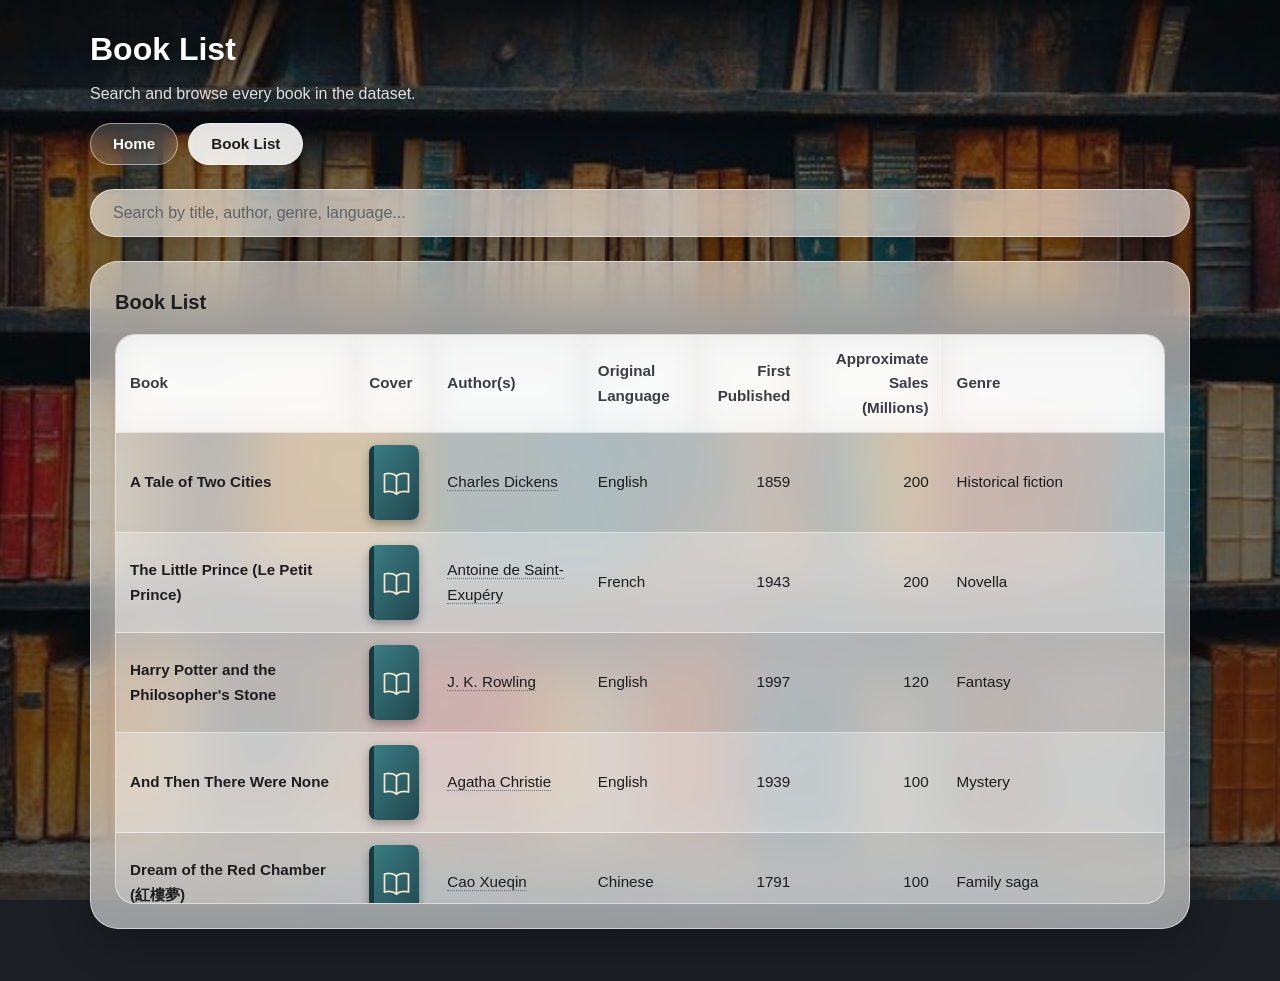
==== books.html @ 69df0c78 "Add files via upload" ====
<!DOCTYPE html>
<html lang="en">
<head>
  <meta charset="UTF-8">
  <meta name="viewport" content="width=device-width, initial-scale=1.0">
  <title>Bestselling Books - Book List</title>

  <!-- Load stylesheet -->
  <link rel="stylesheet" href="style.css">

  <!-- Load dataset and table logic in order -->
  <script defer src="data.js"></script>
  <script defer src="table.js"></script>
</head>
<body class="books-page">
  <div class="container">
    <header>
      <h1>Book List</h1>
      <p class="subtitle">Search and browse every book in the dataset.</p>
      <nav class="site-nav" aria-label="Main">
        <a href="index.html">Home</a>
        <a href="books.html" aria-current="page">Book List</a>
      </nav>
    </header>

    <!-- Search Section -->
    <section class="search-section">
      <input 
        type="text" 
        id="searchInput" 
        placeholder="Search by title, author, genre, language..." 
        aria-label="Search books"
      >
    </section>

    <!-- Table Section -->
    <section class="card">
      <h2>Book List</h2>
      <div class="table-container">
        <table id="booksTable">
          <thead>
            <tr>
              <th>Book</th>
              <th>Cover</th>
              <th>Author(s)</th>
              <th>Original Language</th>
              <th>First Published</th>
              <th>Approximate Sales (Millions)</th>
              <th>Genre</th>
            </tr>
          </thead>
          <tbody id="tableBody">
            <!-- Table rows will be inserted here by table.js -->
          </tbody>
        </table>
      </div>
    </section>
  </div>
</body>
</html>
---- style.css ----
/* Reset basic margins and set standard box-sizing */
* {
  box-sizing: border-box;
  margin: 0;
  padding: 0;
}

/* Page base fonts and line height (the background image is set on body::before below) */
body {
  font-family: -apple-system, BlinkMacSystemFont, "Segoe UI", Roboto, Helvetica, Arial, sans-serif;
  background-color: #1b1f24;
  color: #1d1d1f;
  line-height: 1.6;
  padding: 24px 16px;
}

/* Bookshelf background image with a dark overlay, fixed behind the page */
body::before {
  content: "";
  position: fixed;
  inset: 0;
  z-index: -1;
  background:
    linear-gradient(rgba(10, 14, 20, 0.45), rgba(10, 14, 20, 0.55)),
    url("background.jpg") center / cover no-repeat;
}

/* Center and constrain maximum content width */
.container {
  max-width: 1100px;
  margin: 0 auto;
}

/* Page header */
header {
  margin-bottom: 24px;
}

h1 {
  font-size: 2rem;
  color: #ffffff;
  margin-bottom: 6px;
  text-shadow: 0 2px 12px rgba(0, 0, 0, 0.45);
}

.subtitle {
  color: rgba(255, 255, 255, 0.85);
  font-size: 1rem;
  text-shadow: 0 1px 8px rgba(0, 0, 0, 0.45);
}

/* Search input field (frosted glass pill) */
.search-section {
  margin-bottom: 24px;
}

#searchInput {
  width: 100%;
  padding: 14px 22px;
  font-size: 1rem;
  color: #1d1d1f;
  border: 1px solid rgba(255, 255, 255, 0.55);
  border-radius: 999px;
  background-color: rgba(255, 255, 255, 0.6);
  -webkit-backdrop-filter: blur(20px) saturate(160%);
  backdrop-filter: blur(20px) saturate(160%);
  box-shadow: 0 8px 24px rgba(0, 0, 0, 0.18);
  transition: border-color 0.2s, box-shadow 0.2s, background-color 0.2s;
}

#searchInput::placeholder {
  color: #5f6368;
}

#searchInput:focus {
  outline: none;
  background-color: rgba(255, 255, 255, 0.78);
  border-color: rgba(255, 255, 255, 0.9);
  box-shadow: 0 0 0 3px rgba(255, 255, 255, 0.45), 0 8px 24px rgba(0, 0, 0, 0.18);
}

/* Card wrapper for content sections (frosted glass panel) */
.card {
  background: rgba(255, 255, 255, 0.55);
  -webkit-backdrop-filter: blur(28px) saturate(170%);
  backdrop-filter: blur(28px) saturate(170%);
  border: 1px solid rgba(255, 255, 255, 0.55);
  border-radius: 28px;
  padding: 24px;
  margin-bottom: 28px;
  box-shadow: 0 12px 40px rgba(0, 0, 0, 0.28);
}

.card h2 {
  font-size: 1.25rem;
  margin-bottom: 16px;
  color: #1d1d1f;
}

/* Table styling with horizontal scroll for smaller screens */
.table-container {
  overflow-x: auto;
  max-height: 500px;
  overflow-y: auto;
  border: 1px solid rgba(255, 255, 255, 0.5);
  border-radius: 20px;
  background: rgba(255, 255, 255, 0.28);
}

table {
  width: 100%;
  border-collapse: collapse;
  font-size: 0.95rem;
  text-align: left;
}

th, td {
  padding: 12px 14px;
  border-bottom: 1px solid rgba(255, 255, 255, 0.55);
}

/* Sticky header keeps columns visible during vertical scrolling */
th {
  background-color: rgba(255, 255, 255, 0.72);
  -webkit-backdrop-filter: blur(16px);
  backdrop-filter: blur(16px);
  color: #3c3c43;
  font-weight: 600;
  position: sticky;
  top: 0;
  z-index: 1;
}

/* Soft striping for table rows */
tbody tr:nth-child(even) {
  background-color: rgba(255, 255, 255, 0.28);
}

tbody tr {
  transition: background-color 0.15s;
}

tbody tr:hover {
  background-color: rgba(255, 255, 255, 0.6);
}

/* Right-align numeric columns */
td:nth-child(5),
td:nth-child(6) {
  text-align: right;
}

th:nth-child(5),
th:nth-child(6) {
  text-align: right;
}

/* Empty message styling */
.empty-message {
  text-align: center;
  color: #5f6368;
  padding: 24px;
}

/* Chart container styling */
.chart-container {
  position: relative;
  width: 100%;
}

/* Book cover thumbnail */
.book-cover {
  width: 50px;
  height: 75px;
  object-fit: cover;
  border-radius: 8px;
  background-color: rgba(255, 255, 255, 0.5);
  box-shadow: 0 4px 10px rgba(0, 0, 0, 0.3);
  display: block;
}

/* Only real covers can be enlarged, so show a zoom cursor for them */
.book-cover.has-cover {
  cursor: zoom-in;
}

/* Enlarged book cover shown on hover (outside the scrolling table, so it never gets clipped) */
.cover-preview {
  display: none;
  position: fixed;
  z-index: 1000;
  pointer-events: none;
  background: rgba(255, 255, 255, 0.7);
  -webkit-backdrop-filter: blur(20px);
  backdrop-filter: blur(20px);
  border: 1px solid rgba(255, 255, 255, 0.7);
  padding: 8px;
  border-radius: 20px;
  box-shadow: 0 12px 32px rgba(0, 0, 0, 0.4);
}

.cover-preview img {
  display: block;
  width: 208px;
  max-height: 318px;
  object-fit: contain;
  border-radius: 12px;
}

/* Author name hint */
.author-hover {
  cursor: pointer;
  border-bottom: 1px dotted #6b7280;
}

/* Floating author photo (outside the scrolling table, so it never gets clipped) */
.author-tooltip {
  display: none;
  position: fixed;
  z-index: 1000;
  pointer-events: none;
  background: rgba(255, 255, 255, 0.7);
  -webkit-backdrop-filter: blur(20px);
  backdrop-filter: blur(20px);
  border: 1px solid rgba(255, 255, 255, 0.7);
  padding: 8px;
  border-radius: 20px;
  box-shadow: 0 12px 32px rgba(0, 0, 0, 0.4);
}

.author-tooltip img {
  display: block;
  width: 140px;
  height: 180px;
  object-fit: cover;
  border-radius: 12px;
}

.tooltip-empty {
  padding: 10px 14px;
  font-size: 0.85rem;
  color: #5f6368;
}

/* ---------- Book assistant (chat) ---------- */
.assistant-note {
  color: #3c3c43;
  font-size: 0.92rem;
  margin: -6px 0 14px;
}

.assistant-log {
  display: flex;
  flex-direction: column;
  gap: 10px;
  max-height: 360px;
  overflow-y: auto;
  padding: 14px;
  border: 1px solid rgba(255, 255, 255, 0.5);
  border-radius: 20px;
  background: rgba(255, 255, 255, 0.28);
}

.assistant-msg {
  max-width: 88%;
  padding: 10px 16px;
  border-radius: 18px;
  font-size: 0.95rem;
  line-height: 1.6;
  white-space: pre-wrap;
  overflow-wrap: anywhere;
}

.assistant-msg.bot {
  align-self: flex-start;
  background: rgba(255, 255, 255, 0.8);
  color: #1d1d1f;
  box-shadow: 0 2px 8px rgba(0, 0, 0, 0.12);
}

.assistant-msg.user {
  align-self: flex-end;
  background: rgba(49, 110, 190, 0.9);
  color: #ffffff;
  box-shadow: 0 2px 8px rgba(0, 0, 0, 0.2);
}

.assistant-rec {
  align-self: flex-start;
  width: 88%;
  max-width: 440px;
  padding: 12px 16px;
  border-radius: 18px;
  background: rgba(255, 255, 255, 0.9);
  border: 1px solid rgba(255, 255, 255, 0.8);
  box-shadow: 0 4px 14px rgba(0, 0, 0, 0.16);
}

.rec-title {
  font-weight: 700;
  color: #1d1d1f;
  line-height: 1.35;
}

.rec-meta {
  margin-top: 2px;
  font-size: 0.85rem;
  color: #5f6368;
}

.rec-why {
  margin-top: 6px;
  font-size: 0.85rem;
  color: #3c3c43;
}

.rec-button {
  margin-top: 10px;
  padding: 6px 16px;
  font-size: 0.85rem;
  color: #1d1d1f;
  background: rgba(255, 255, 255, 0.85);
  border: 1px solid rgba(0, 0, 0, 0.15);
  border-radius: 999px;
  cursor: pointer;
  transition: background-color 0.15s;
}

.rec-button:hover {
  background: #ffffff;
}

.assistant-chips {
  display: flex;
  flex-wrap: wrap;
  gap: 8px;
  margin: 14px 0;
}

.assistant-chip {
  padding: 6px 14px;
  font-size: 0.85rem;
  color: #1d1d1f;
  background: rgba(255, 255, 255, 0.6);
  border: 1px solid rgba(255, 255, 255, 0.8);
  border-radius: 999px;
  cursor: pointer;
  transition: background-color 0.15s;
}

.assistant-chip:hover {
  background: rgba(255, 255, 255, 0.95);
}

.assistant-input-row {
  display: flex;
  gap: 10px;
}

.assistant-input {
  flex: 1;
  min-width: 0;
  padding: 12px 20px;
  font-size: 1rem;
  color: #1d1d1f;
  background: rgba(255, 255, 255, 0.75);
  border: 1px solid rgba(255, 255, 255, 0.8);
  border-radius: 999px;
}

.assistant-input::placeholder {
  color: #5f6368;
}

.assistant-input:focus {
  outline: none;
  background: rgba(255, 255, 255, 0.95);
  box-shadow: 0 0 0 3px rgba(255, 255, 255, 0.5);
}

.assistant-send {
  padding: 0 24px;
  font-size: 0.95rem;
  font-weight: 600;
  color: #ffffff;
  background: rgba(30, 80, 160, 0.92);
  border: none;
  border-radius: 999px;
  cursor: pointer;
  transition: background-color 0.15s;
}

.assistant-send:hover {
  background: rgba(30, 80, 160, 1);
}

/* ---------- Extra charts ---------- */
.chart-note {
  color: #3c3c43;
  font-size: 0.9rem;
  margin: -6px 0 12px;
}

.chart-box {
  position: relative;
  width: 100%;
  height: 380px;
}

.chart-box-tall {
  height: 420px;
}

.chart-grid {
  display: grid;
  grid-template-columns: 1fr 1fr;
  gap: 28px;
  margin-bottom: 28px;
}

.chart-grid > .card {
  margin-bottom: 0;
  min-width: 0;
}

@media (max-width: 860px) {
  .chart-grid {
    grid-template-columns: 1fr;
  }
}

/* ---------- Top menu ---------- */
.site-nav {
  display: flex;
  flex-wrap: wrap;
  gap: 10px;
  margin-top: 16px;
}

.site-nav a {
  padding: 8px 22px;
  font-size: 0.95rem;
  font-weight: 600;
  color: #ffffff;
  text-decoration: none;
  background: rgba(255, 255, 255, 0.18);
  border: 1px solid rgba(255, 255, 255, 0.5);
  border-radius: 999px;
  -webkit-backdrop-filter: blur(12px);
  backdrop-filter: blur(12px);
  text-shadow: 0 1px 6px rgba(0, 0, 0, 0.35);
  transition: background-color 0.15s;
}

.site-nav a:hover {
  background: rgba(255, 255, 255, 0.32);
}

.site-nav a[aria-current="page"] {
  color: #1d1d1f;
  text-shadow: none;
  background: rgba(255, 255, 255, 0.88);
}

/* ---------- Book List page: use the available height for the table ---------- */
.books-page .table-container {
  max-height: calc(100vh - 330px);
  min-height: 420px;
}

/* Link version of the "Show in table" button (used on the home page) */
a.rec-button {
  display: inline-block;
  text-decoration: none;
}
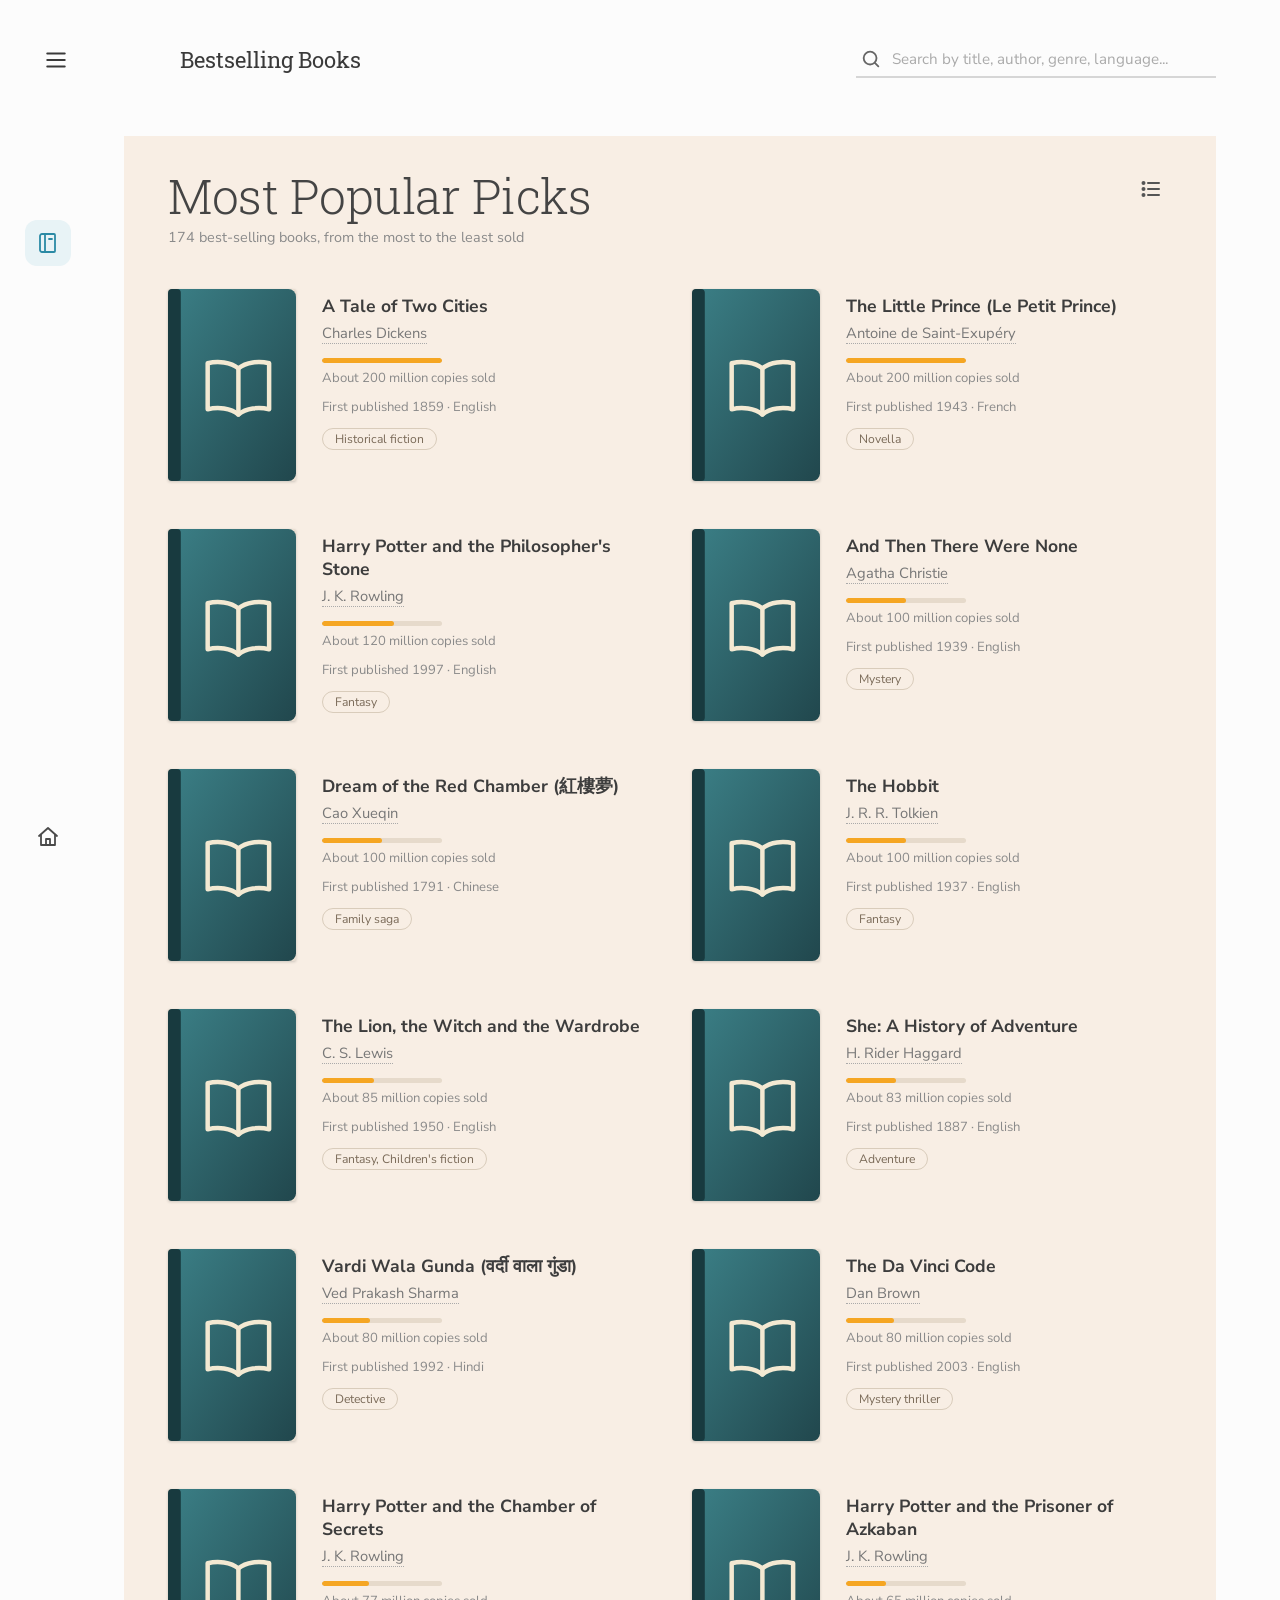
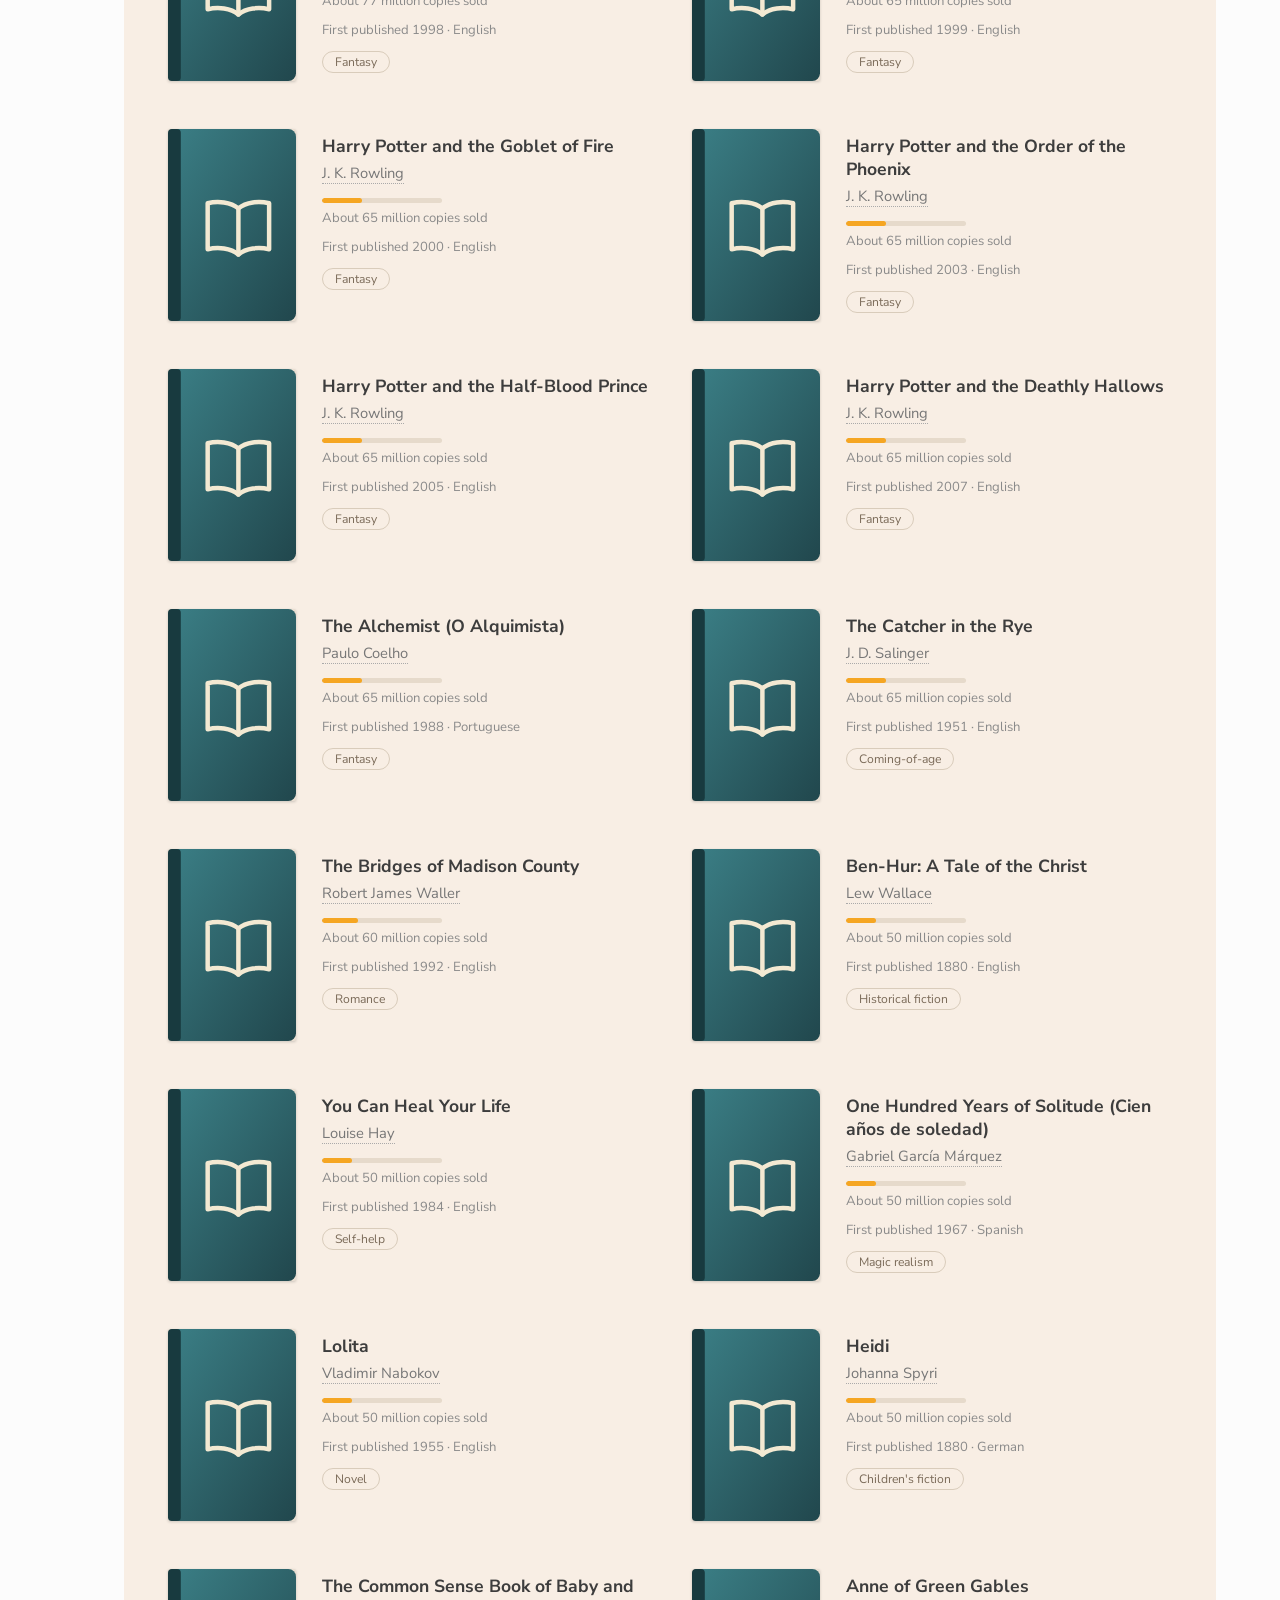
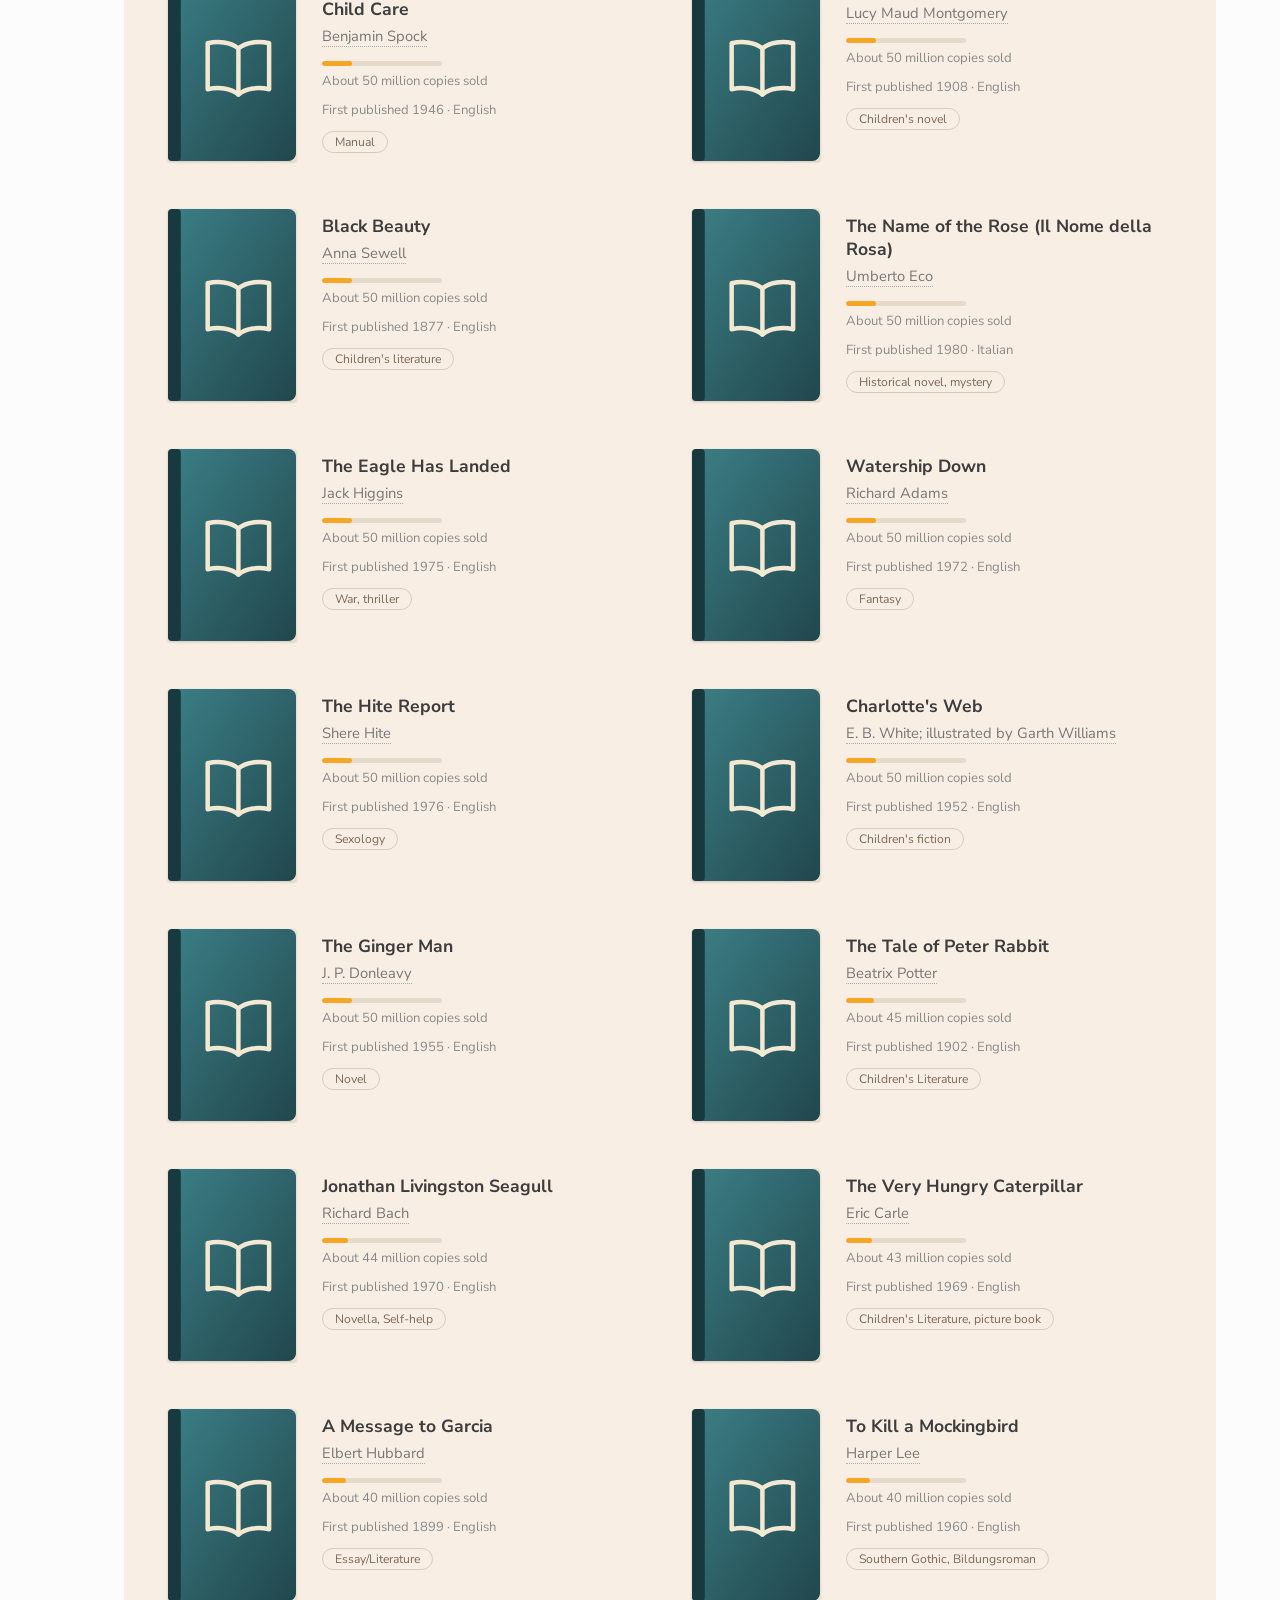
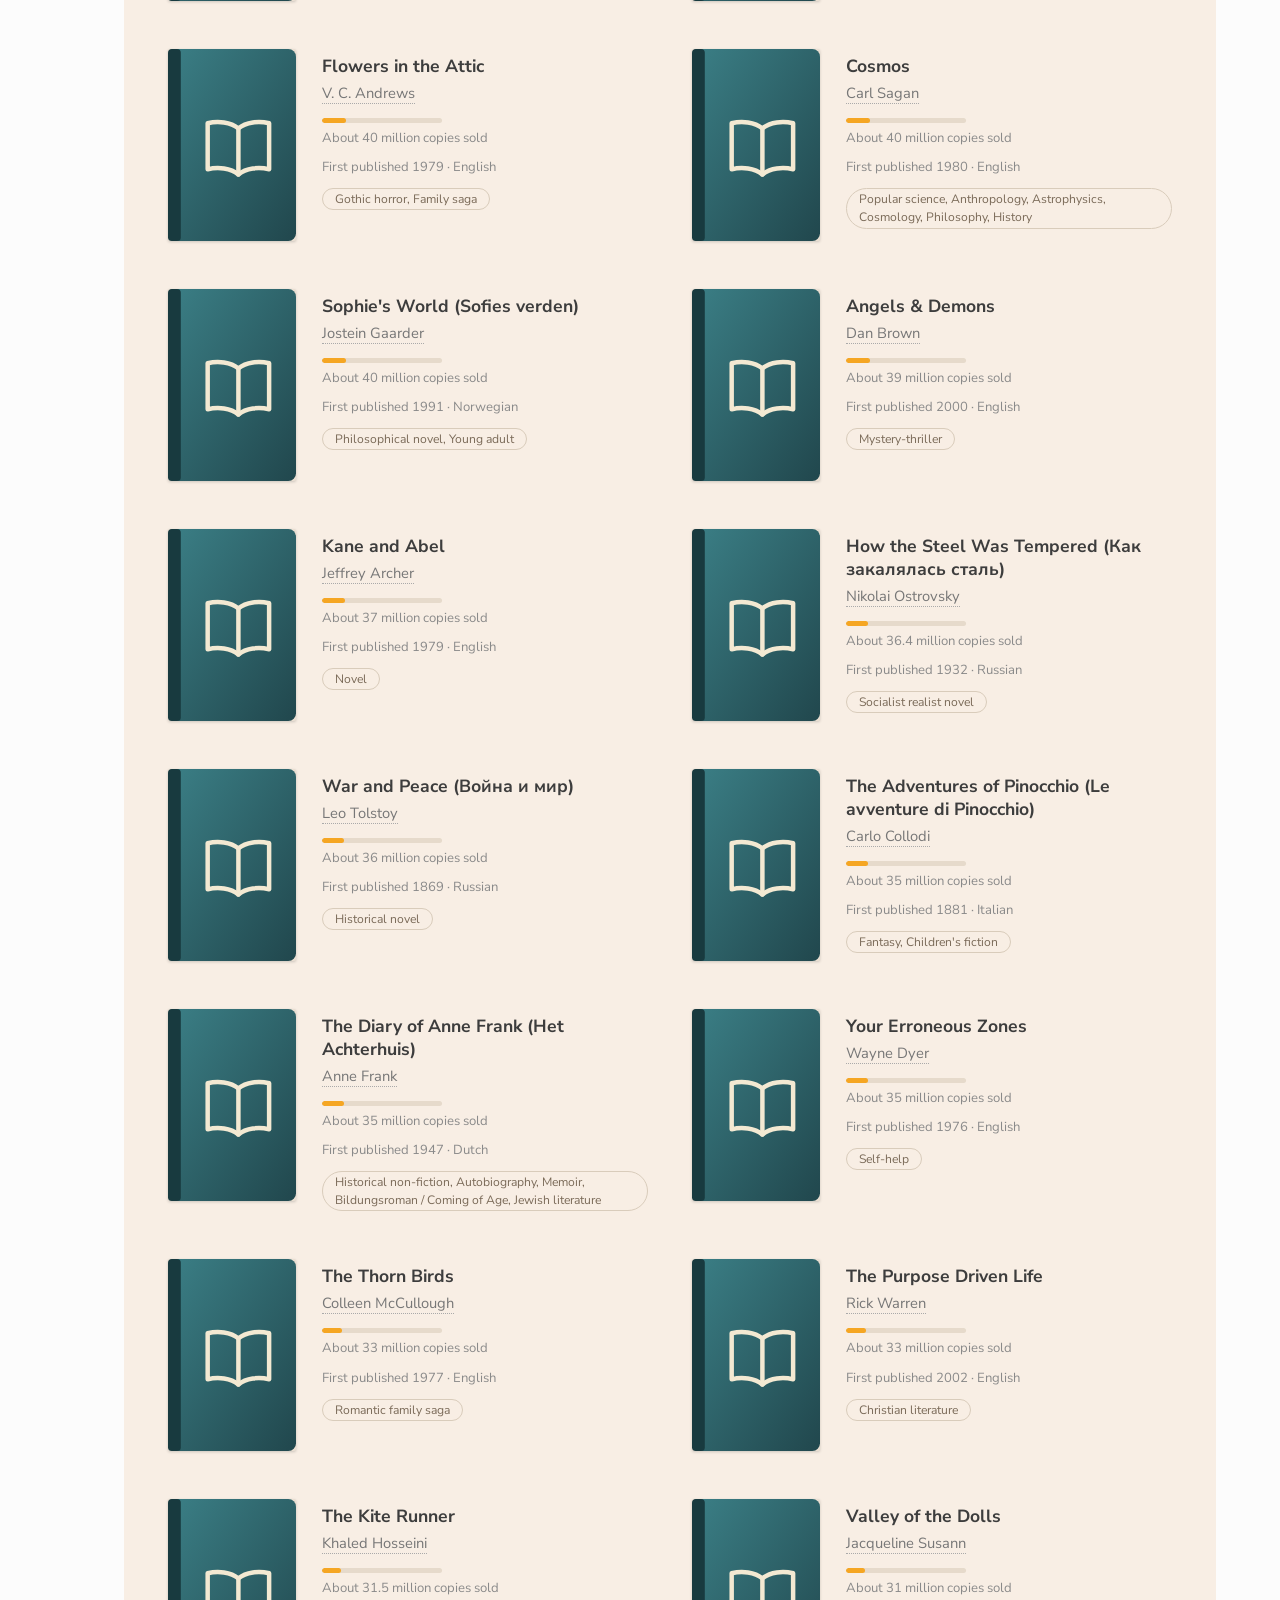
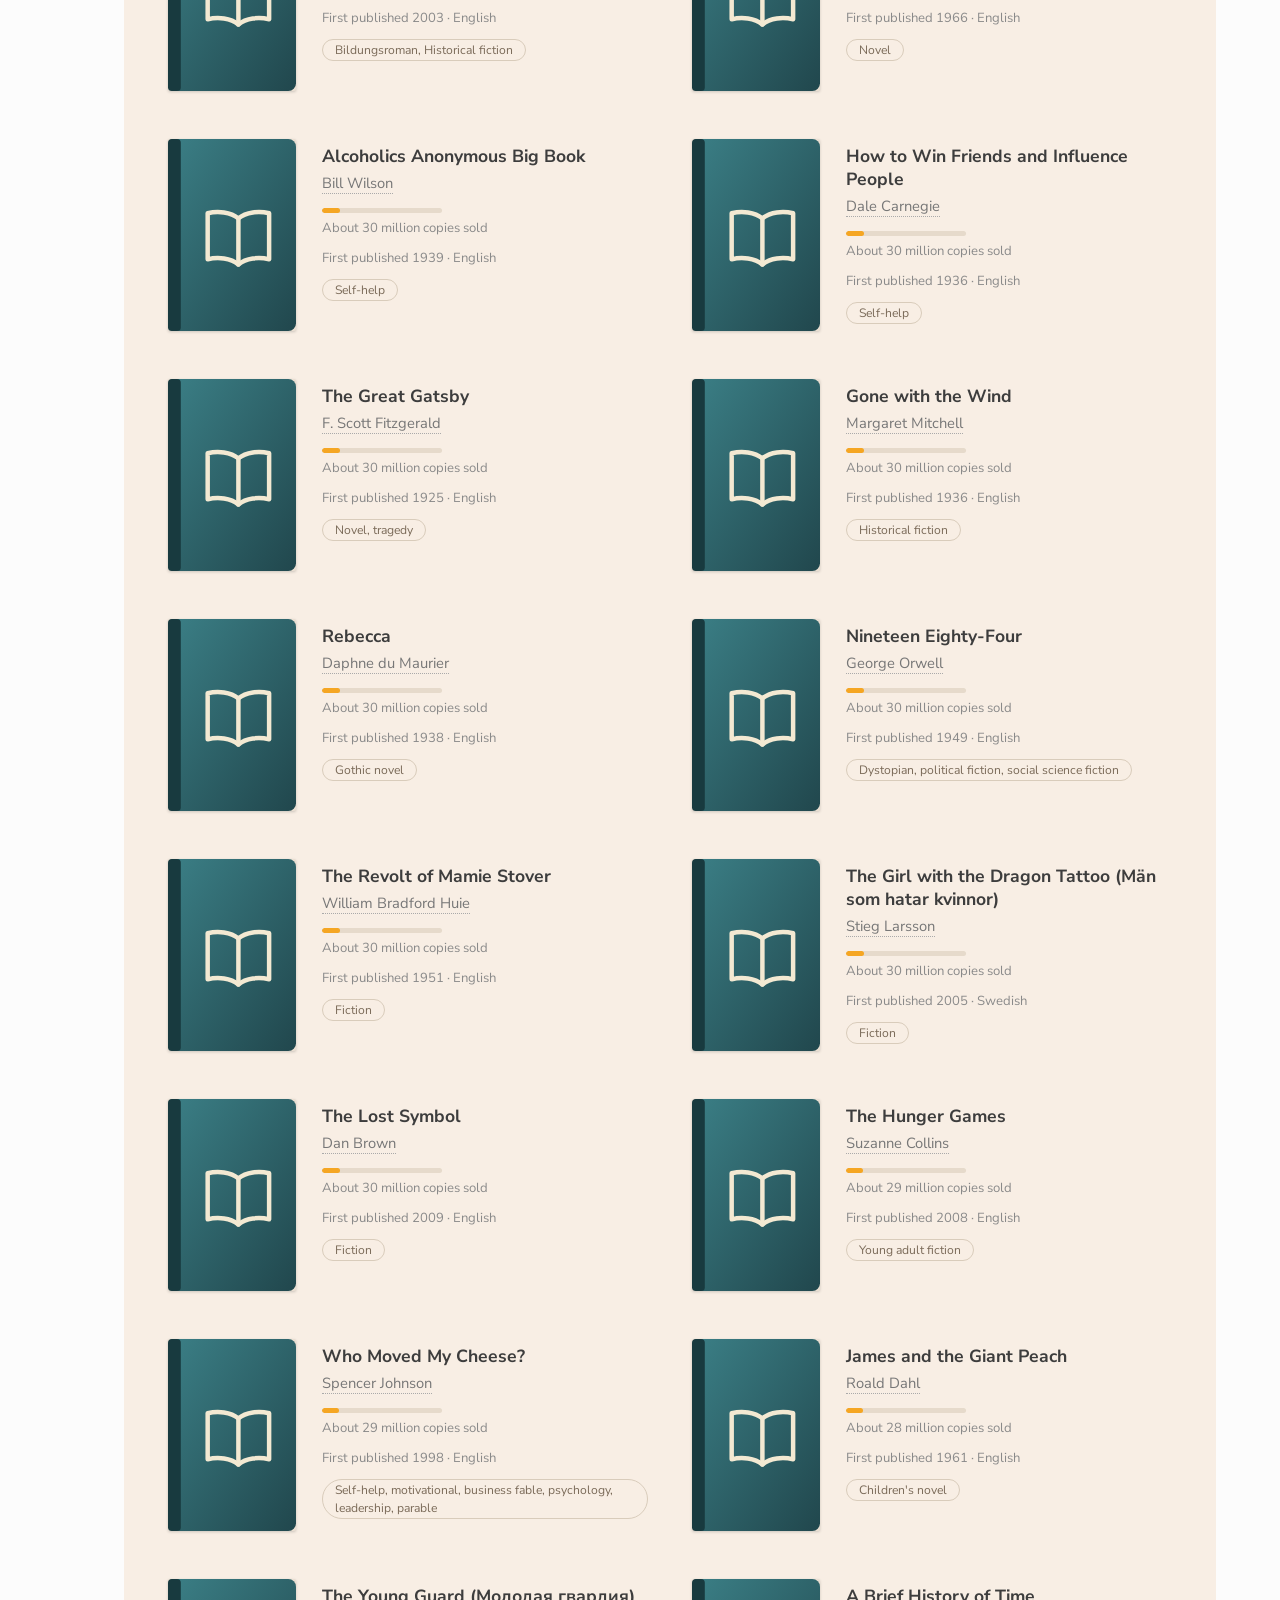
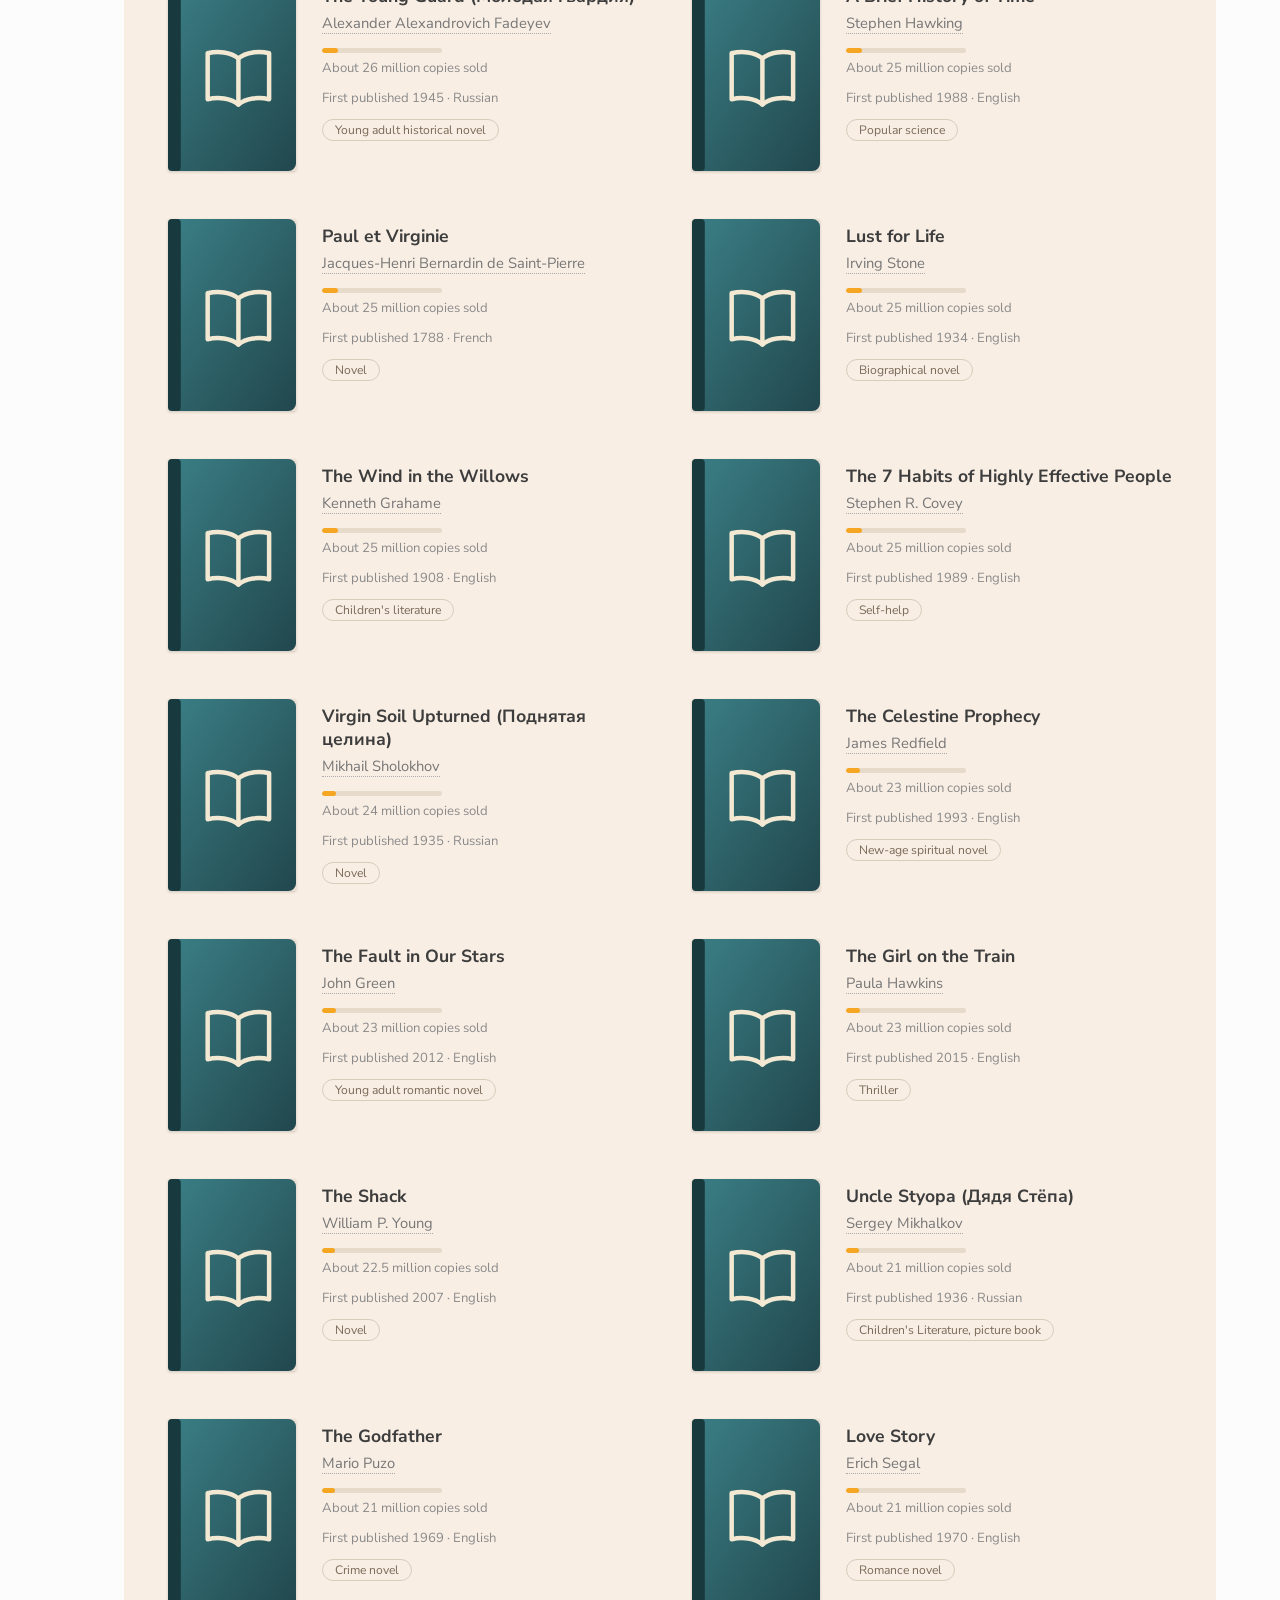
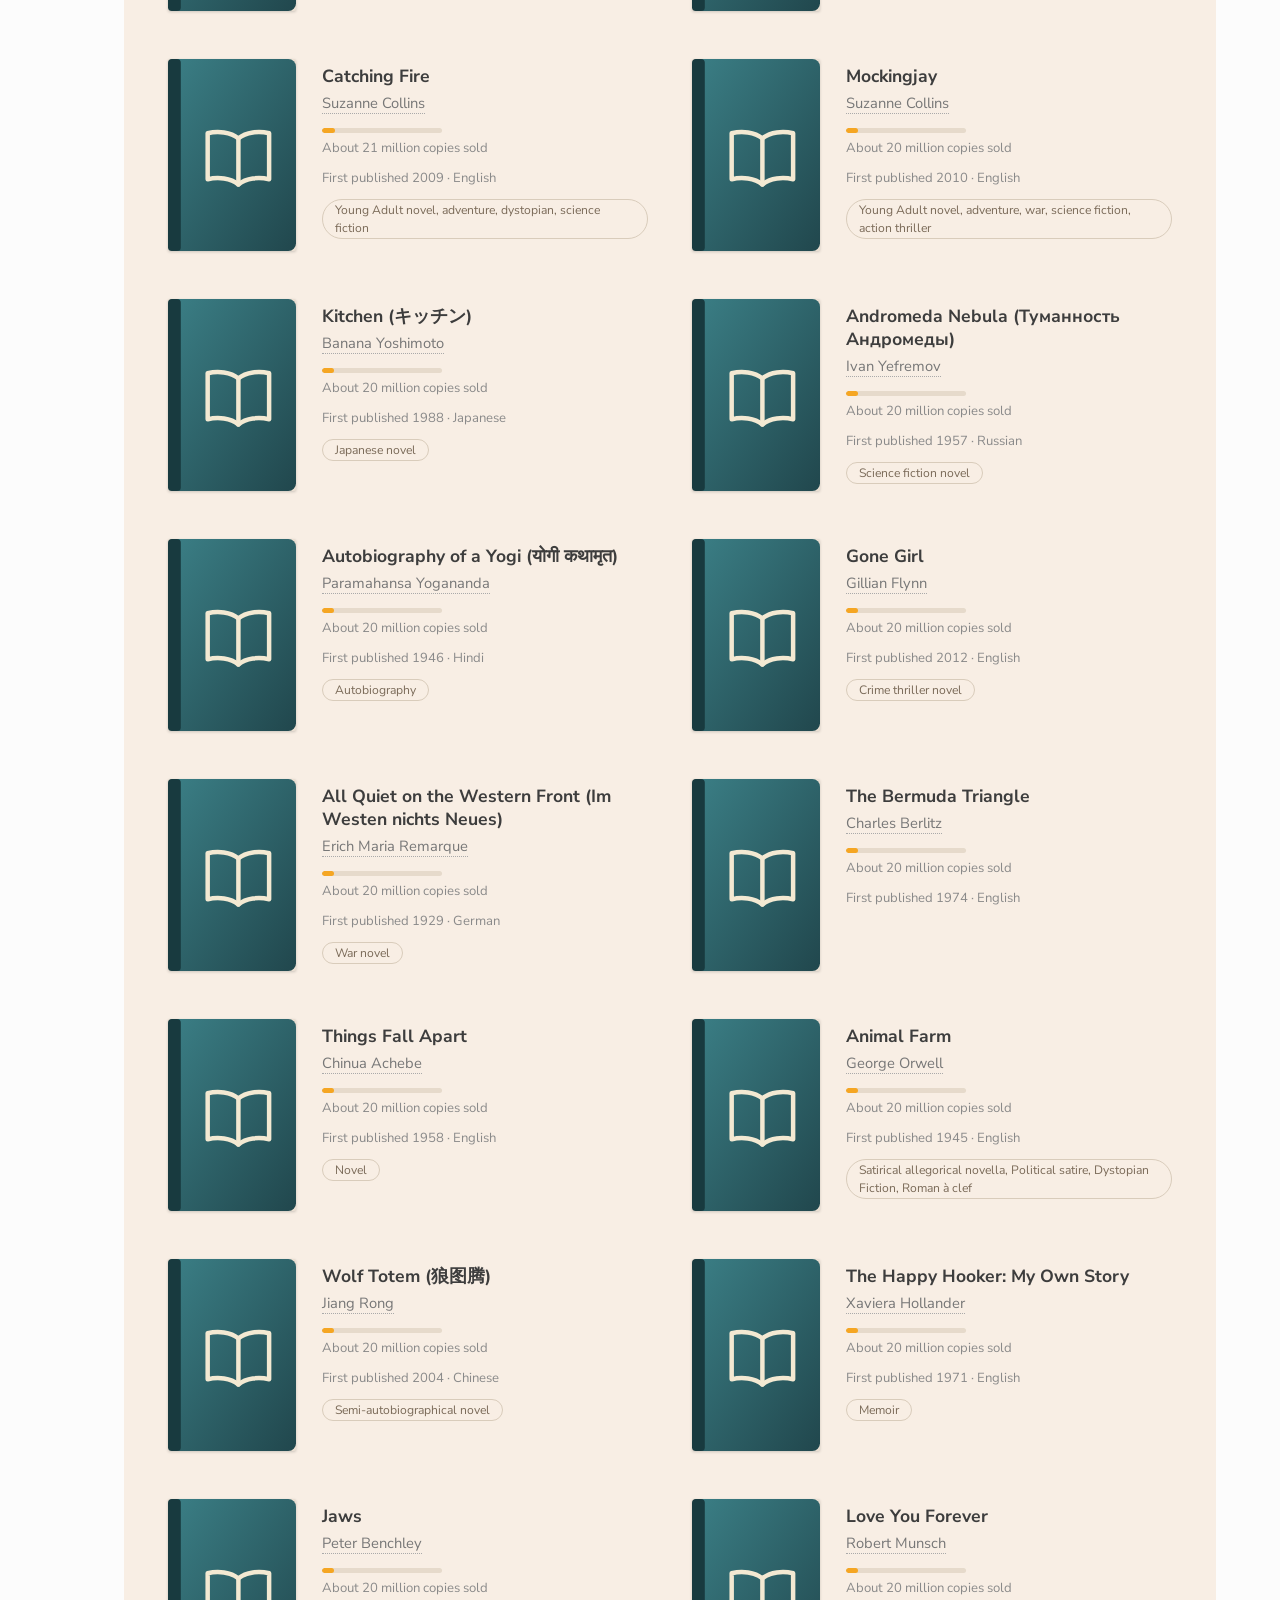
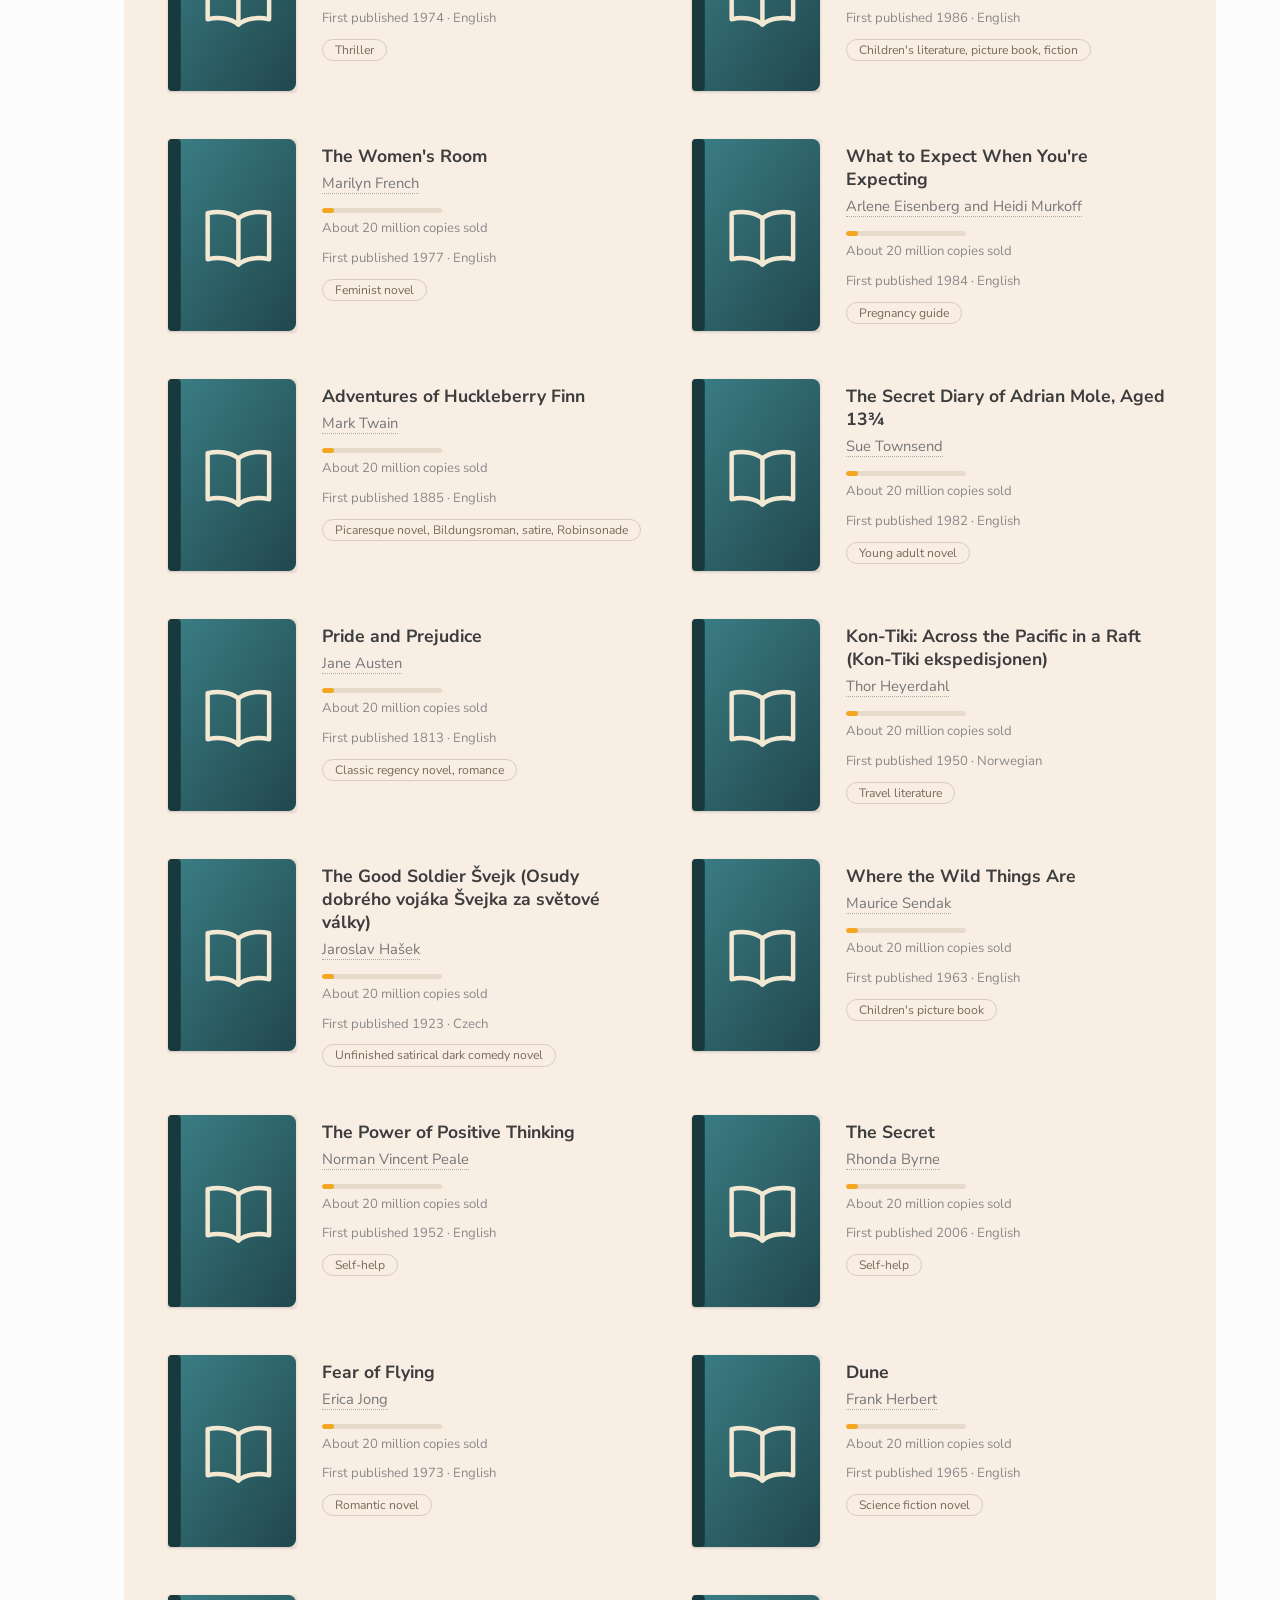
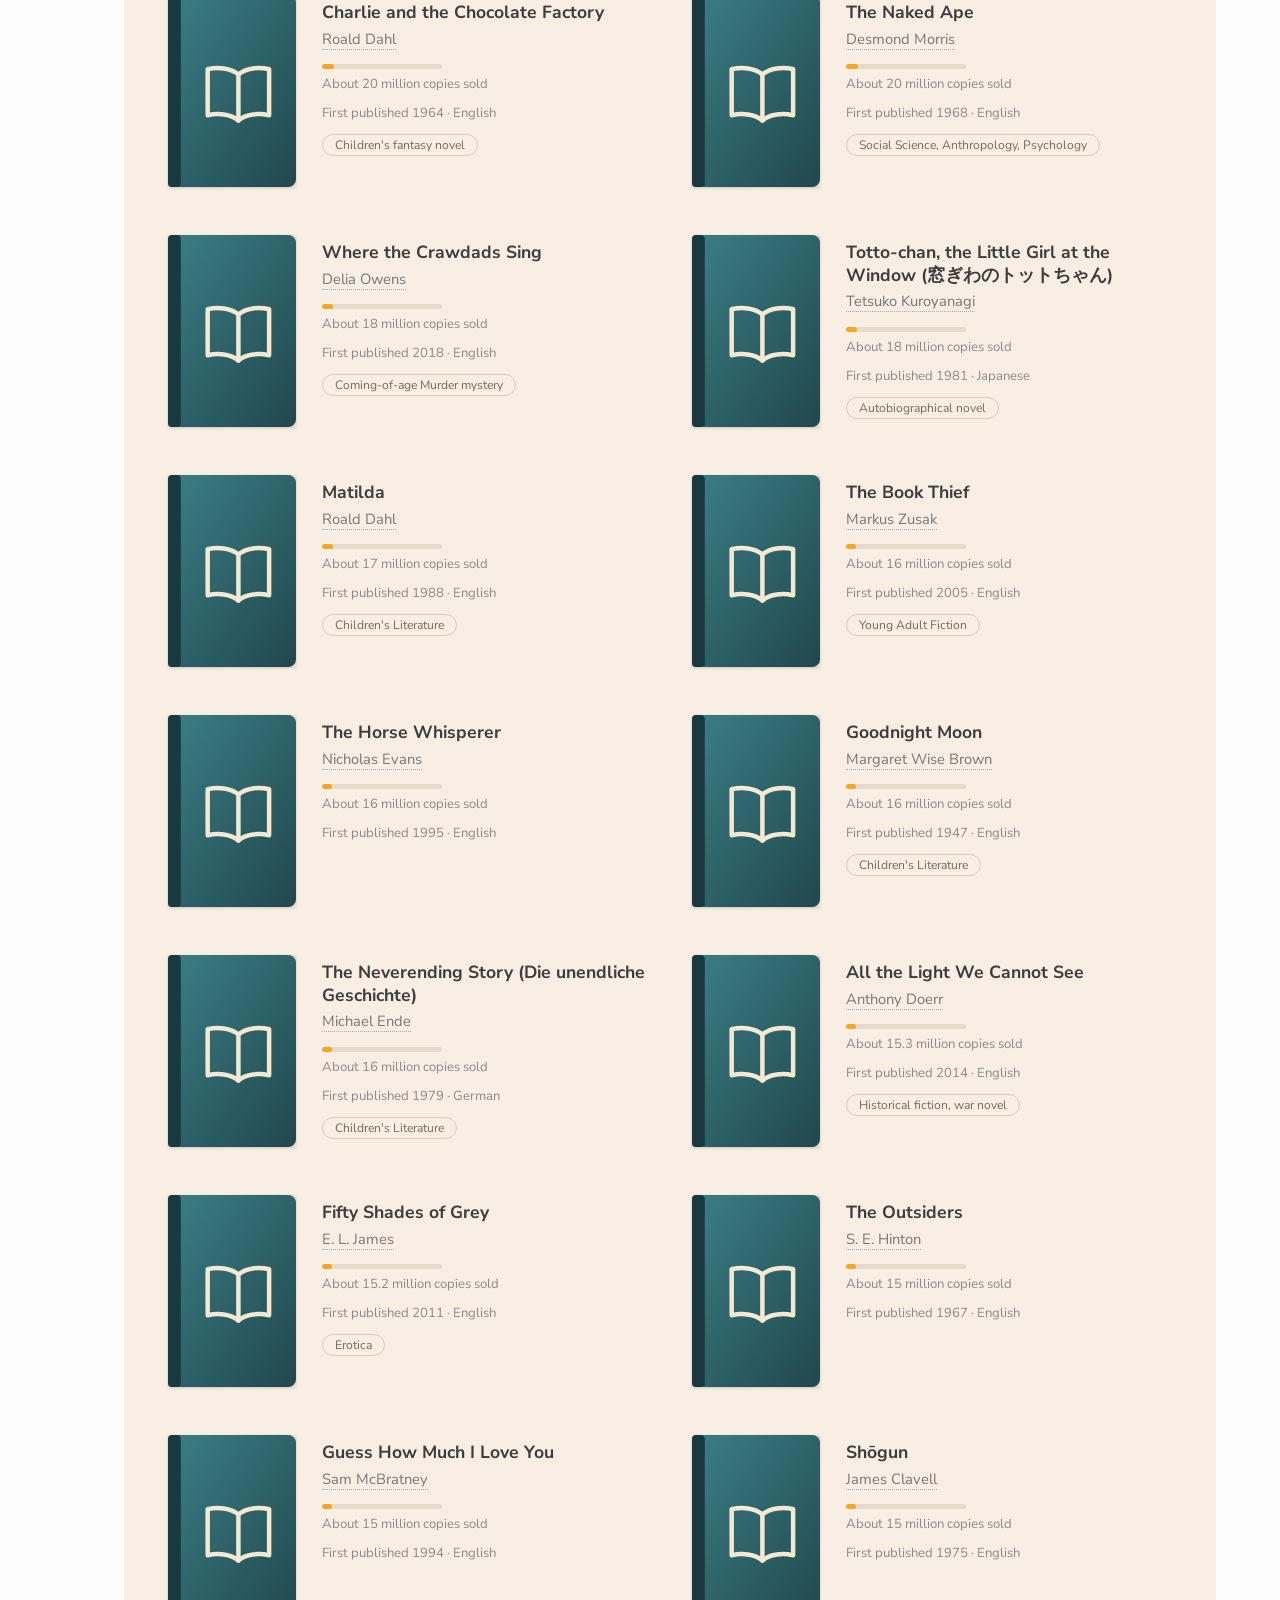
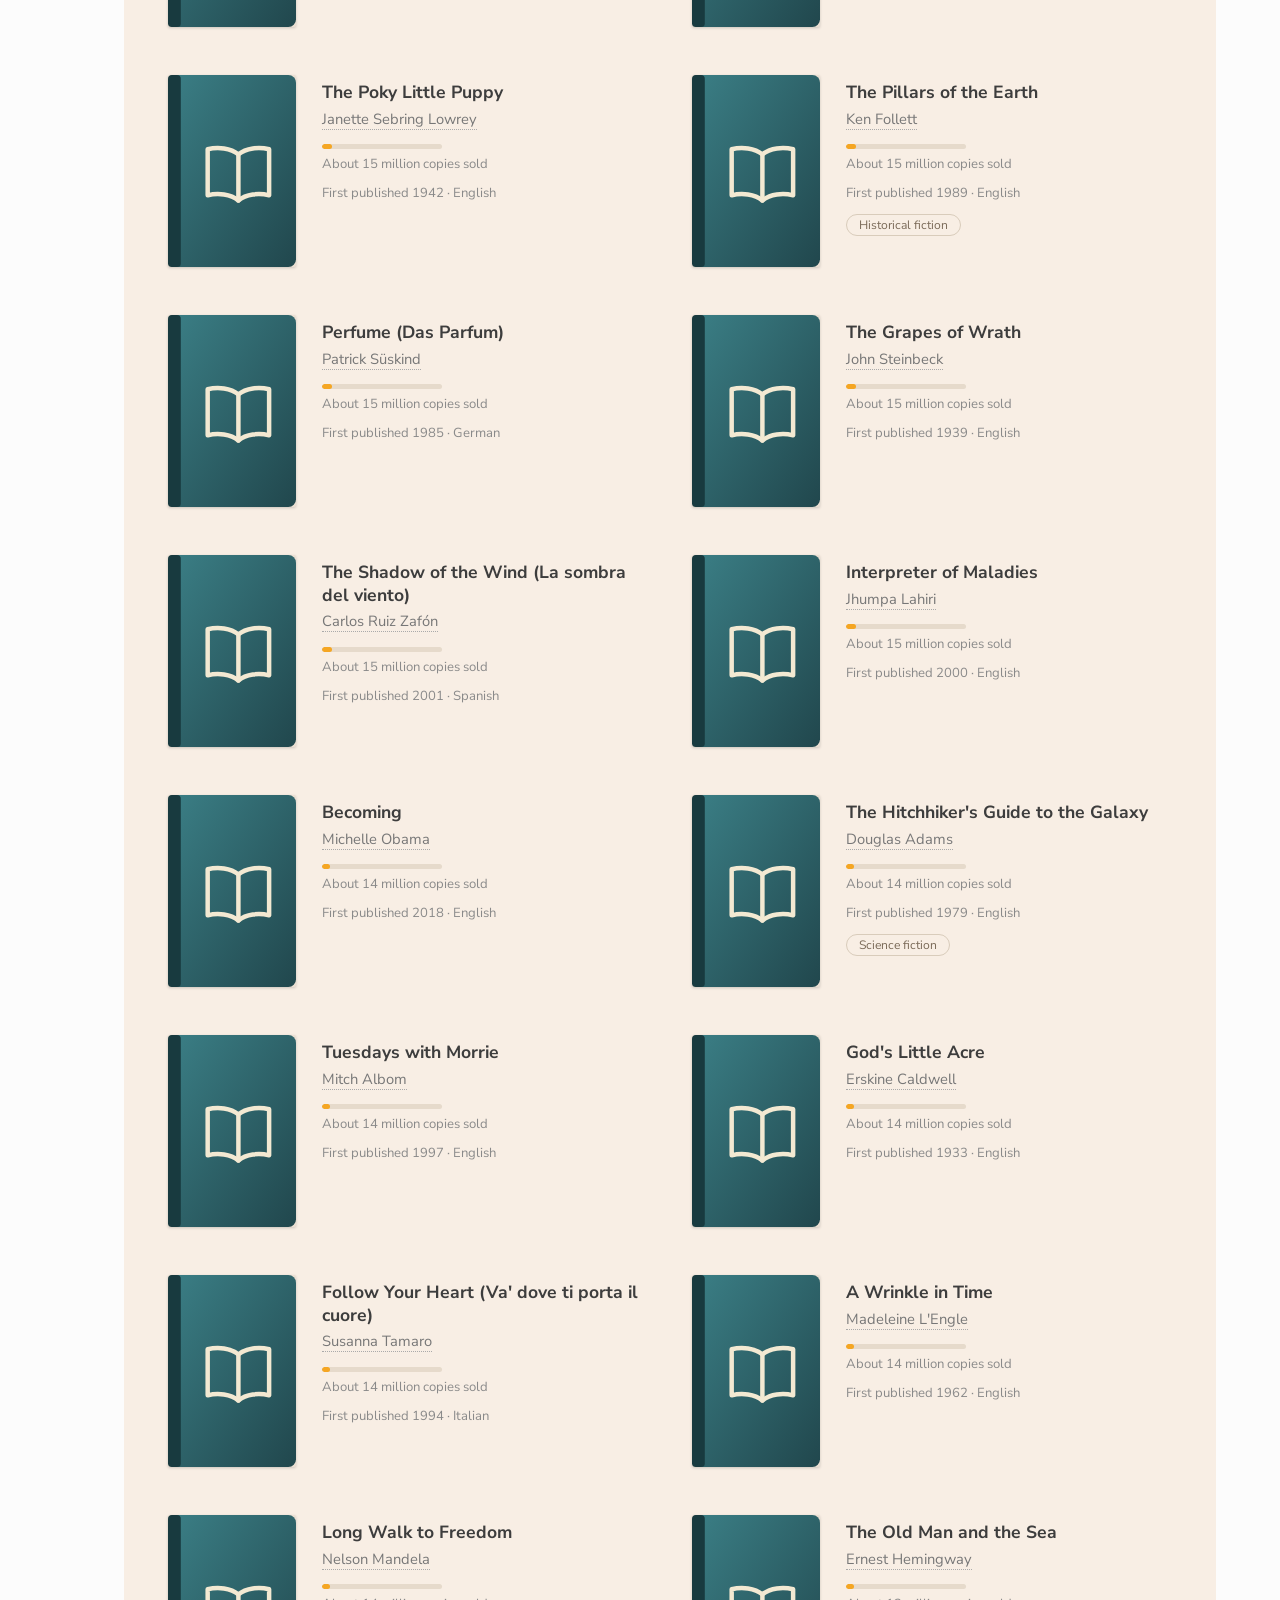
==== commit e76cbcbc: "Add files via upload" ====
--- a/books.html
+++ b/books.html
@@ -5,56 +5,82 @@
   <meta name="viewport" content="width=device-width, initial-scale=1.0">
   <title>Bestselling Books - Book List</title>
 
-  <!-- Load stylesheet -->
-  <link rel="stylesheet" href="style.css">
+  <!-- Fonts (the page still works with the fallback fonts if they cannot load) -->
+  <link rel="preconnect" href="https://fonts.googleapis.com">
+  <link rel="preconnect" href="https://fonts.gstatic.com" crossorigin>
+  <link rel="stylesheet" href="https://fonts.googleapis.com/css2?family=Nunito+Sans:wght@400;600;700&family=Roboto+Slab:wght@300;400&display=swap">
 
-  <!-- Load dataset and table logic in order -->
+  <!-- This page has its own stylesheet -->
+  <link rel="stylesheet" href="books.css">
+
+  <!-- Load dataset and page logic in order -->
   <script defer src="data.js"></script>
-  <script defer src="table.js"></script>
+  <script defer src="books.js"></script>
 </head>
-<body class="books-page">
-  <div class="container">
-    <header>
-      <h1>Book List</h1>
-      <p class="subtitle">Search and browse every book in the dataset.</p>
-      <nav class="site-nav" aria-label="Main">
-        <a href="index.html">Home</a>
-        <a href="books.html" aria-current="page">Book List</a>
-      </nav>
+<body>
+  <!-- Menu button: shows or hides the side menu -->
+  <button type="button" id="menuButton" class="menu-button" aria-label="Show or hide the side menu" aria-controls="sideRail">
+    <svg viewBox="0 0 24 24" fill="none" stroke="currentColor" stroke-width="2" stroke-linecap="round" aria-hidden="true">
+      <path d="M4 6h16M4 12h16M4 18h16"/>
+    </svg>
+  </button>
+
+  <!-- Side menu -->
+  <nav id="sideRail" class="side-rail" aria-label="Main">
+    <div class="rail-top">
+      <a class="rail-link" href="books.html" aria-current="page" title="Book List" aria-label="Book List">
+        <svg viewBox="0 0 24 24" fill="none" stroke="currentColor" stroke-width="1.8" stroke-linecap="round" stroke-linejoin="round" aria-hidden="true">
+          <path d="M6 3h12a1 1 0 0 1 1 1v16a1 1 0 0 1-1 1H6a2 2 0 0 1-2-2V5a2 2 0 0 1 2-2z"/>
+          <path d="M9 3v18M13 8h3"/>
+        </svg>
+      </a>
+    </div>
+    <a class="rail-link" href="index.html" title="Home" aria-label="Home">
+      <svg viewBox="0 0 24 24" fill="none" stroke="currentColor" stroke-width="1.8" stroke-linecap="round" stroke-linejoin="round" aria-hidden="true">
+        <path d="M3 11l9-8 9 8"/>
+        <path d="M5 10v10h14V10M10 20v-6h4v6"/>
+      </svg>
+    </a>
+  </nav>
+
+  <div class="page">
+    <!-- Top bar: title and search -->
+    <header class="topbar">
+      <h1>Bestselling Books</h1>
+      <label class="search">
+        <svg viewBox="0 0 24 24" fill="none" stroke="currentColor" stroke-width="2" stroke-linecap="round" aria-hidden="true">
+          <circle cx="11" cy="11" r="7"/>
+          <path d="M20 20l-3.5-3.5"/>
+        </svg>
+        <input
+          type="text"
+          id="searchInput"
+          placeholder="Search by title, author, genre, language..."
+          aria-label="Search books"
+        >
+      </label>
     </header>
 
-    <!-- Search Section -->
-    <section class="search-section">
-      <input 
-        type="text" 
-        id="searchInput" 
-        placeholder="Search by title, author, genre, language..." 
-        aria-label="Search books"
-      >
-    </section>
+    <!-- Books -->
+    <main class="panel">
+      <div class="panel-head">
+        <div>
+          <h2 id="resultsTitle">Most Popular Picks</h2>
+          <p id="resultsCount" class="results-count"></p>
+        </div>
+        <button type="button" id="viewToggle" class="view-toggle" aria-pressed="false" aria-label="Switch between grid view and list view" title="Grid / list view">
+          <svg viewBox="0 0 24 24" fill="none" stroke="currentColor" stroke-width="2" stroke-linecap="round" aria-hidden="true">
+            <path d="M9 6h11M9 12h11M9 18h11"/>
+            <circle cx="4.5" cy="6" r="1" fill="currentColor"/>
+            <circle cx="4.5" cy="12" r="1" fill="currentColor"/>
+            <circle cx="4.5" cy="18" r="1" fill="currentColor"/>
+          </svg>
+        </button>
+      </div>
 
-    <!-- Table Section -->
-    <section class="card">
-      <h2>Book List</h2>
-      <div class="table-container">
-        <table id="booksTable">
-          <thead>
-            <tr>
-              <th>Book</th>
-              <th>Cover</th>
-              <th>Author(s)</th>
-              <th>Original Language</th>
-              <th>First Published</th>
-              <th>Approximate Sales (Millions)</th>
-              <th>Genre</th>
-            </tr>
-          </thead>
-          <tbody id="tableBody">
-            <!-- Table rows will be inserted here by table.js -->
-          </tbody>
-        </table>
-      </div>
-    </section>
+      <!-- Book cards will be inserted here by books.js -->
+      <div id="bookGrid" class="book-grid"></div>
+    </main>
   </div>
 </body>
 </html>
--- a/books.css
+++ b/books.css
@@ -0,0 +1,412 @@
+/* ---------- Book List page: light, minimal "bookstore" look ---------- */
+* {
+  box-sizing: border-box;
+  margin: 0;
+  padding: 0;
+}
+
+:root {
+  --ink: #3a3a3a;
+  --muted: #8a8a8a;
+  --line: #d6d6d6;
+  --paper: #fcfcfc;
+  --panel: #f8eee4;
+  --accent: #f5a623;
+  --blue: #2b8aa5;
+  --rail-width: 96px;
+}
+
+body {
+  font-family: "Nunito Sans", "Segoe UI", system-ui, -apple-system, Roboto, Helvetica, Arial, sans-serif;
+  background: var(--paper);
+  color: var(--ink);
+  line-height: 1.5;
+  min-height: 100vh;
+}
+
+/* ----- Menu button and side menu ----- */
+.menu-button {
+  position: fixed;
+  top: 40px;
+  left: 36px;
+  z-index: 30;
+  width: 40px;
+  height: 40px;
+  display: grid;
+  place-items: center;
+  color: var(--ink);
+  background: transparent;
+  border: none;
+  border-radius: 10px;
+  cursor: pointer;
+}
+
+.menu-button:hover {
+  background: #f0ebe5;
+}
+
+.menu-button svg {
+  width: 26px;
+  height: 26px;
+}
+
+.side-rail {
+  position: fixed;
+  top: 0;
+  bottom: 0;
+  left: 0;
+  z-index: 20;
+  width: var(--rail-width);
+  display: flex;
+  flex-direction: column;
+  align-items: center;
+  justify-content: space-between;
+  padding: 220px 0 40px;
+  background: var(--paper);
+  transition: transform 0.25s ease;
+}
+
+.rail-top {
+  display: flex;
+  flex-direction: column;
+  gap: 26px;
+}
+
+.rail-link {
+  width: 46px;
+  height: 46px;
+  display: grid;
+  place-items: center;
+  color: #4a4a4a;
+  border-radius: 12px;
+  transition: background-color 0.15s;
+}
+
+.rail-link:hover {
+  background: #f0ebe5;
+}
+
+.rail-link[aria-current="page"] {
+  color: var(--blue);
+  background: #e8f3f6;
+}
+
+.rail-link svg {
+  width: 24px;
+  height: 24px;
+}
+
+.rail-hidden .side-rail {
+  transform: translateX(-100%);
+}
+
+/* ----- Page ----- */
+.page {
+  margin-left: var(--rail-width);
+  padding: 0 64px 72px 28px;
+  transition: margin-left 0.25s ease;
+}
+
+.rail-hidden .page {
+  margin-left: 0;
+}
+
+.topbar {
+  display: flex;
+  align-items: center;
+  justify-content: space-between;
+  gap: 24px;
+  padding: 40px 0 0 56px;
+  min-height: 80px;
+}
+
+.topbar h1 {
+  font-family: "Roboto Slab", Georgia, "Times New Roman", serif;
+  font-weight: 400;
+  font-size: 1.4rem;
+  color: #3a3a3a;
+}
+
+/* Search with an underline, like the design */
+.search {
+  display: flex;
+  align-items: center;
+  gap: 10px;
+  width: min(100%, 360px);
+  padding: 6px 4px;
+  color: #666;
+  border-bottom: 2px solid var(--line);
+  transition: border-color 0.2s;
+}
+
+.search:focus-within {
+  border-color: var(--blue);
+  color: var(--blue);
+}
+
+.search svg {
+  flex: none;
+  width: 22px;
+  height: 22px;
+}
+
+.search input {
+  flex: 1;
+  min-width: 0;
+  font: inherit;
+  font-size: 0.95rem;
+  color: var(--ink);
+  background: transparent;
+  border: none;
+  outline: none;
+}
+
+.search input::placeholder {
+  color: #aaa;
+}
+
+/* ----- Soft beige panel with the books ----- */
+.panel {
+  margin-top: 56px;
+  padding: 32px 44px 56px;
+  background: var(--panel);
+}
+
+.panel-head {
+  display: flex;
+  align-items: flex-start;
+  justify-content: space-between;
+  gap: 20px;
+}
+
+.panel-head h2 {
+  font-family: "Roboto Slab", Georgia, "Times New Roman", serif;
+  font-weight: 300;
+  font-size: 3rem;
+  line-height: 1.15;
+  letter-spacing: -0.5px;
+  color: #444;
+}
+
+.results-count {
+  margin-top: 4px;
+  font-size: 0.9rem;
+  color: var(--muted);
+}
+
+.view-toggle {
+  flex: none;
+  width: 42px;
+  height: 42px;
+  display: grid;
+  place-items: center;
+  color: #555;
+  background: transparent;
+  border: none;
+  border-radius: 10px;
+  cursor: pointer;
+}
+
+.view-toggle:hover {
+  background: rgba(255, 255, 255, 0.7);
+}
+
+.view-toggle[aria-pressed="true"] {
+  color: var(--blue);
+  background: rgba(255, 255, 255, 0.85);
+}
+
+.view-toggle svg {
+  width: 24px;
+  height: 24px;
+}
+
+/* ----- Book cards ----- */
+.book-grid {
+  display: grid;
+  grid-template-columns: repeat(auto-fill, minmax(360px, 1fr));
+  gap: 48px 44px;
+  margin-top: 40px;
+}
+
+.book-card {
+  display: flex;
+  align-items: flex-start;
+  gap: 26px;
+  min-width: 0;
+}
+
+.book-cover {
+  flex: none;
+  width: 128px;
+  height: 192px;
+  object-fit: cover;
+  background-color: #eadfd2;
+  border-radius: 2px;
+  box-shadow: 0 1px 3px rgba(0, 0, 0, 0.18);
+  display: block;
+}
+
+/* Only real covers can be enlarged, so show a zoom cursor for them */
+.book-cover.has-cover {
+  cursor: zoom-in;
+}
+
+.book-info {
+  min-width: 0;
+  padding-top: 6px;
+}
+
+.book-title {
+  font-size: 1.1rem;
+  font-weight: 700;
+  line-height: 1.3;
+  color: #3d3d3d;
+  overflow-wrap: anywhere;
+}
+
+.book-author {
+  margin-top: 4px;
+  font-size: 0.92rem;
+  color: #777;
+  overflow-wrap: anywhere;
+}
+
+/* Author name hint (the photo shows on hover) */
+.author-hover {
+  cursor: pointer;
+  border-bottom: 1px dotted #aaa;
+}
+
+/* Sales: a thin bar, like the rating stars in the design */
+.sales {
+  margin-top: 14px;
+}
+
+.sales-bar {
+  width: 120px;
+  max-width: 100%;
+  height: 5px;
+  background: #e6dacb;
+  border-radius: 3px;
+  overflow: hidden;
+}
+
+.sales-bar span {
+  display: block;
+  height: 100%;
+  background: var(--accent);
+  border-radius: 3px;
+}
+
+.sales-text {
+  margin-top: 6px;
+  font-size: 0.82rem;
+  color: var(--muted);
+}
+
+.book-meta {
+  margin-top: 10px;
+  font-size: 0.82rem;
+  color: var(--muted);
+}
+
+.book-genre {
+  display: inline-block;
+  margin-top: 10px;
+  padding: 1px 12px;
+  font-size: 0.76rem;
+  color: #7a6a58;
+  border: 1px solid #d9ccbb;
+  border-radius: 999px;
+}
+
+.empty-message {
+  grid-column: 1 / -1;
+  padding: 40px 0;
+  text-align: center;
+  color: var(--muted);
+}
+
+/* ----- List view (the toggle button in the top right of the panel) ----- */
+.view-list .book-grid {
+  grid-template-columns: 1fr;
+  gap: 24px;
+}
+
+.view-list .book-cover {
+  width: 72px;
+  height: 108px;
+}
+
+.view-list .book-card {
+  gap: 20px;
+}
+
+.view-list .sales {
+  margin-top: 8px;
+}
+
+/* ----- Enlarged cover and author photo (shown on hover) ----- */
+.cover-preview,
+.author-tooltip {
+  display: none;
+  position: fixed;
+  z-index: 1000;
+  pointer-events: none;
+  padding: 6px;
+  background: #ffffff;
+  border-radius: 6px;
+  box-shadow: 0 8px 28px rgba(0, 0, 0, 0.28);
+}
+
+.cover-preview img {
+  display: block;
+  width: 208px;
+  max-height: 318px;
+  object-fit: contain;
+}
+
+.author-tooltip img {
+  display: block;
+  width: 140px;
+  height: 180px;
+  object-fit: cover;
+}
+
+.tooltip-empty {
+  padding: 10px 14px;
+  font-size: 0.85rem;
+  color: var(--muted);
+}
+
+/* ----- Small screens ----- */
+@media (max-width: 900px) {
+  .page {
+    margin-left: 0;
+    padding: 0 20px 48px;
+  }
+
+  .side-rail {
+    box-shadow: 4px 0 18px rgba(0, 0, 0, 0.12);
+  }
+
+  .topbar {
+    flex-wrap: wrap;
+    padding: 36px 0 0 52px;
+  }
+
+  .panel {
+    margin-top: 32px;
+    padding: 24px 20px 40px;
+  }
+
+  .panel-head h2 {
+    font-size: 2.1rem;
+  }
+
+  .book-grid {
+    grid-template-columns: 1fr;
+    gap: 36px;
+  }
+}
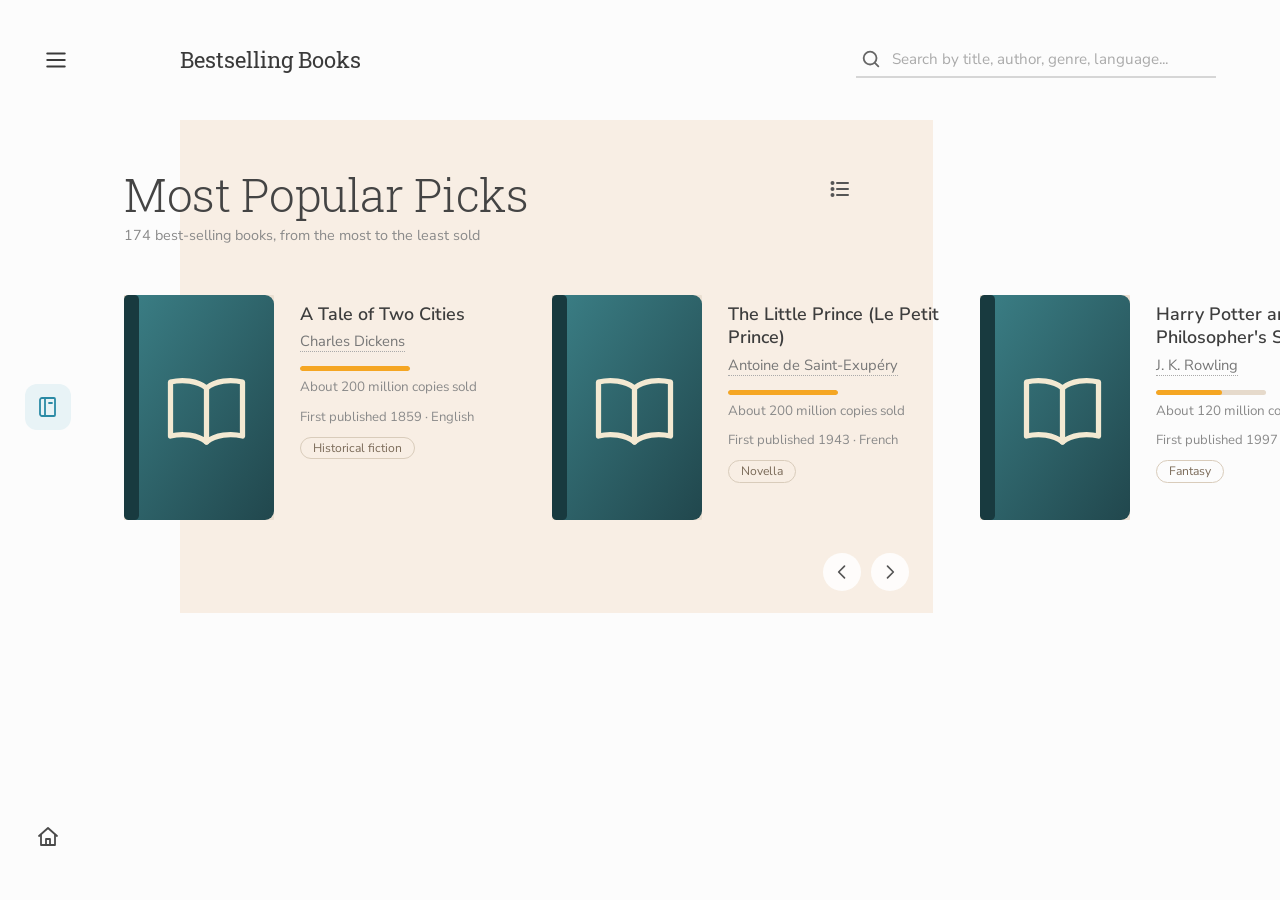
==== commit e3d4766f: "Add files via upload" ====
--- a/books.html
+++ b/books.html
@@ -61,14 +61,16 @@
       </label>
     </header>
 
-    <!-- Books -->
+    <!-- Books: one row of cards on a soft beige panel, like the design -->
     <main class="panel">
+      <div class="panel-bg" aria-hidden="true"></div>
+
       <div class="panel-head">
         <div>
           <h2 id="resultsTitle">Most Popular Picks</h2>
           <p id="resultsCount" class="results-count"></p>
         </div>
-        <button type="button" id="viewToggle" class="view-toggle" aria-pressed="false" aria-label="Switch between grid view and list view" title="Grid / list view">
+        <button type="button" id="viewToggle" class="view-toggle" aria-pressed="false" aria-label="Switch between the row view and the grid view with all books" title="Row / grid view">
           <svg viewBox="0 0 24 24" fill="none" stroke="currentColor" stroke-width="2" stroke-linecap="round" aria-hidden="true">
             <path d="M9 6h11M9 12h11M9 18h11"/>
             <circle cx="4.5" cy="6" r="1" fill="currentColor"/>
@@ -80,6 +82,16 @@
 
       <!-- Book cards will be inserted here by books.js -->
       <div id="bookGrid" class="book-grid"></div>
+
+      <!-- Arrows for the row (hidden in the grid view) -->
+      <div class="carousel-nav">
+        <button type="button" id="prevButton" class="nav-button" aria-label="Previous books">
+          <svg viewBox="0 0 24 24" fill="none" stroke="currentColor" stroke-width="2" stroke-linecap="round" stroke-linejoin="round" aria-hidden="true"><path d="M15 5l-7 7 7 7"/></svg>
+        </button>
+        <button type="button" id="nextButton" class="nav-button" aria-label="Next books">
+          <svg viewBox="0 0 24 24" fill="none" stroke="currentColor" stroke-width="2" stroke-linecap="round" stroke-linejoin="round" aria-hidden="true"><path d="M9 5l7 7-7 7"/></svg>
+        </button>
+      </div>
     </main>
   </div>
 </body>
--- a/books.css
+++ b/books.css
@@ -14,6 +14,10 @@
   --accent: #f5a623;
   --blue: #2b8aa5;
   --rail-width: 96px;
+  --cover-w: 150px;
+  --cover-h: 225px;
+  --inset: 56px;
+  --panel-w: 69%;
 }
 
 body {
@@ -60,8 +64,8 @@
   display: flex;
   flex-direction: column;
   align-items: center;
-  justify-content: space-between;
-  padding: 220px 0 40px;
+  justify-content: flex-end;
+  padding: 0 0 40px;
   background: var(--paper);
   transition: transform 0.25s ease;
 }
@@ -70,6 +74,7 @@
   display: flex;
   flex-direction: column;
   gap: 26px;
+  margin: auto 0;
 }
 
 .rail-link {
@@ -165,11 +170,28 @@
   color: #aaa;
 }
 
-/* ----- Soft beige panel with the books ----- */
+/* ----- Heading + one row of books on a beige rectangle (like the design) ----- */
 .panel {
-  margin-top: 56px;
-  padding: 32px 44px 56px;
+  position: relative;
+  margin-top: 40px;
+  padding: 48px 0 76px;
+}
+
+/* The beige rectangle sits behind part of the row; the heading and the first
+   book start a little to the left of it */
+.panel-bg {
+  position: absolute;
+  top: 0;
+  bottom: 0;
+  left: var(--inset);
+  width: var(--panel-w);
   background: var(--panel);
+  z-index: 0;
+}
+
+.panel > *:not(.panel-bg) {
+  position: relative;
+  z-index: 1;
 }
 
 .panel-head {
@@ -177,12 +199,14 @@
   align-items: flex-start;
   justify-content: space-between;
   gap: 20px;
+  width: calc(var(--inset) + var(--panel-w));
+  padding-right: 72px;
 }
 
 .panel-head h2 {
   font-family: "Roboto Slab", Georgia, "Times New Roman", serif;
   font-weight: 300;
-  font-size: 3rem;
+  font-size: 2.9rem;
   line-height: 1.15;
   letter-spacing: -0.5px;
   color: #444;
@@ -221,30 +245,49 @@
   height: 24px;
 }
 
-/* ----- Book cards ----- */
+/* ----- The row of book cards (scrolls sideways, runs to the edge of the window) ----- */
 .book-grid {
-  display: grid;
-  grid-template-columns: repeat(auto-fill, minmax(360px, 1fr));
-  gap: 48px 44px;
-  margin-top: 40px;
+  display: flex;
+  gap: 28px;
+  margin: 48px -64px 0 0;
+  padding: 0 64px 0 0;
+  overflow-x: auto;
+  overflow-y: hidden;
+  scroll-snap-type: x proximity;
+  scrollbar-width: none;
+  -ms-overflow-style: none;
+  cursor: grab;
+}
+
+.book-grid::-webkit-scrollbar {
+  display: none;
+}
+
+.book-grid.dragging {
+  cursor: grabbing;
+  scroll-snap-type: none;
+  user-select: none;
 }
 
 .book-card {
+  flex: 0 0 400px;
   display: flex;
   align-items: flex-start;
   gap: 26px;
   min-width: 0;
+  scroll-snap-align: start;
 }
 
 .book-cover {
   flex: none;
-  width: 128px;
-  height: 192px;
+  width: var(--cover-w);
+  height: var(--cover-h);
   object-fit: cover;
   background-color: #eadfd2;
-  border-radius: 2px;
-  box-shadow: 0 1px 3px rgba(0, 0, 0, 0.18);
+  border-radius: 1px;
   display: block;
+  -webkit-user-drag: none;
+  user-select: none;
 }
 
 /* Only real covers can be enlarged, so show a zoom cursor for them */
@@ -254,12 +297,12 @@
 
 .book-info {
   min-width: 0;
-  padding-top: 6px;
+  padding-top: 8px;
 }
 
 .book-title {
-  font-size: 1.1rem;
-  font-weight: 700;
+  font-size: 1.12rem;
+  font-weight: 600;
   line-height: 1.3;
   color: #3d3d3d;
   overflow-wrap: anywhere;
@@ -278,13 +321,13 @@
   border-bottom: 1px dotted #aaa;
 }
 
-/* Sales: a thin bar, like the rating stars in the design */
+/* Sales: a thin bar, in the place of the rating stars of the design */
 .sales {
   margin-top: 14px;
 }
 
 .sales-bar {
-  width: 120px;
+  width: 110px;
   max-width: 100%;
   height: 5px;
   background: #e6dacb;
@@ -301,7 +344,7 @@
 
 .sales-text {
   margin-top: 6px;
-  font-size: 0.82rem;
+  font-size: 0.84rem;
   color: var(--muted);
 }
 
@@ -322,29 +365,78 @@
 }
 
 .empty-message {
+  flex: 1;
+  padding: 40px 0;
+  color: var(--muted);
+}
+
+/* Arrow buttons at the bottom right of the beige rectangle */
+.carousel-nav {
+  position: absolute !important;
+  right: calc(100% - var(--inset) - var(--panel-w) + 24px);
+  bottom: 22px;
+  display: flex;
+  gap: 10px;
+}
+
+.nav-button {
+  width: 38px;
+  height: 38px;
+  display: grid;
+  place-items: center;
+  color: #555;
+  background: rgba(255, 255, 255, 0.85);
+  border: none;
+  border-radius: 50%;
+  cursor: pointer;
+  transition: background-color 0.15s;
+}
+
+.nav-button:hover {
+  background: #ffffff;
+}
+
+.nav-button svg {
+  width: 20px;
+  height: 20px;
+}
+
+/* ----- Grid view: every book at once (the button at the top right of the heading) ----- */
+.view-grid .panel {
+  padding: 48px 44px 64px;
+}
+
+.view-grid .panel-bg {
+  left: 0;
+  width: 100%;
+}
+
+.view-grid .panel-head {
+  width: 100%;
+  padding-right: 0;
+}
+
+.view-grid .book-grid {
+  display: grid;
+  grid-template-columns: repeat(auto-fill, minmax(380px, 1fr));
+  gap: 48px 44px;
+  margin: 40px 0 0;
+  padding: 0;
+  overflow: visible;
+  cursor: default;
+}
+
+.view-grid .book-card {
+  flex: none;
+}
+
+.view-grid .empty-message {
   grid-column: 1 / -1;
-  padding: 40px 0;
   text-align: center;
-  color: var(--muted);
-}
-
-/* ----- List view (the toggle button in the top right of the panel) ----- */
-.view-list .book-grid {
-  grid-template-columns: 1fr;
-  gap: 24px;
-}
-
-.view-list .book-cover {
-  width: 72px;
-  height: 108px;
-}
-
-.view-list .book-card {
-  gap: 20px;
-}
-
-.view-list .sales {
-  margin-top: 8px;
+}
+
+.view-grid .carousel-nav {
+  display: none;
 }
 
 /* ----- Enlarged cover and author photo (shown on hover) ----- */
@@ -382,6 +474,11 @@
 
 /* ----- Small screens ----- */
 @media (max-width: 900px) {
+  :root {
+    --inset: 0px;
+    --panel-w: 100%;
+  }
+
   .page {
     margin-left: 0;
     padding: 0 20px 48px;
@@ -397,8 +494,12 @@
   }
 
   .panel {
-    margin-top: 32px;
-    padding: 24px 20px 40px;
+    margin-top: 28px;
+    padding: 28px 0 72px;
+  }
+
+  .panel-head {
+    padding-right: 12px;
   }
 
   .panel-head h2 {
@@ -406,6 +507,30 @@
   }
 
   .book-grid {
+    margin-right: -20px;
+    padding-right: 20px;
+  }
+
+  .book-card {
+    flex-basis: 320px;
+    gap: 18px;
+  }
+
+  :root {
+    --cover-w: 120px;
+    --cover-h: 180px;
+  }
+
+  .carousel-nav {
+    right: 12px;
+    bottom: 20px;
+  }
+
+  .view-grid .panel {
+    padding: 28px 20px 48px;
+  }
+
+  .view-grid .book-grid {
     grid-template-columns: 1fr;
     gap: 36px;
   }
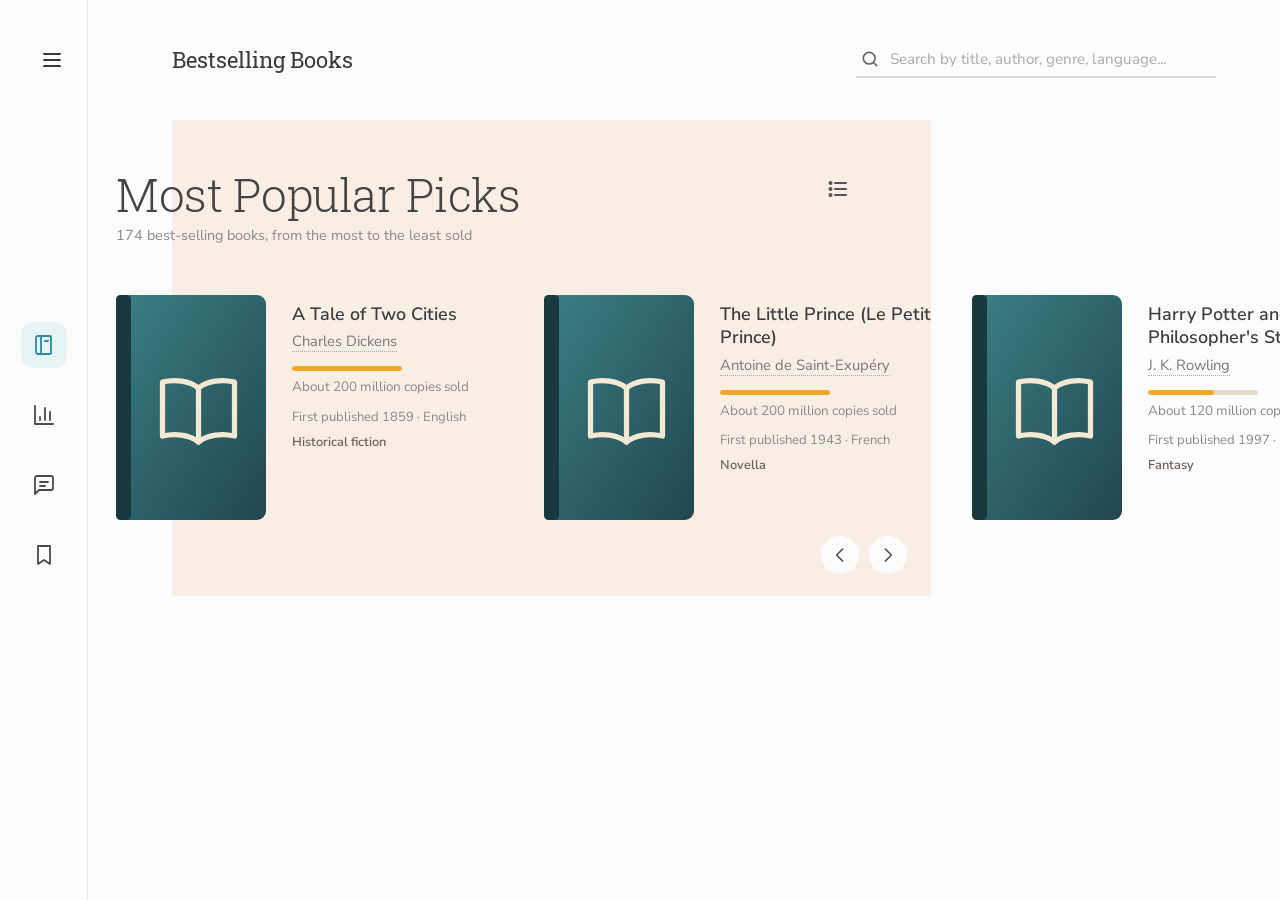
==== commit 5aa2660a: "Add files via upload" ====
--- a/books.html
+++ b/books.html
@@ -2,97 +2,12 @@
 <html lang="en">
 <head>
   <meta charset="UTF-8">
-  <meta name="viewport" content="width=device-width, initial-scale=1.0">
-  <title>Bestselling Books - Book List</title>
-
-  <!-- Fonts (the page still works with the fallback fonts if they cannot load) -->
-  <link rel="preconnect" href="https://fonts.googleapis.com">
-  <link rel="preconnect" href="https://fonts.gstatic.com" crossorigin>
-  <link rel="stylesheet" href="https://fonts.googleapis.com/css2?family=Nunito+Sans:wght@400;600;700&family=Roboto+Slab:wght@300;400&display=swap">
-
-  <!-- This page has its own stylesheet -->
-  <link rel="stylesheet" href="books.css">
-
-  <!-- Load dataset and page logic in order -->
-  <script defer src="data.js"></script>
-  <script defer src="books.js"></script>
+  <title>Redirecting to Bestselling Books...</title>
+  <script>
+    window.location.replace("index.html" + window.location.search);
+  </script>
 </head>
 <body>
-  <!-- Menu button: shows or hides the side menu -->
-  <button type="button" id="menuButton" class="menu-button" aria-label="Show or hide the side menu" aria-controls="sideRail">
-    <svg viewBox="0 0 24 24" fill="none" stroke="currentColor" stroke-width="2" stroke-linecap="round" aria-hidden="true">
-      <path d="M4 6h16M4 12h16M4 18h16"/>
-    </svg>
-  </button>
-
-  <!-- Side menu -->
-  <nav id="sideRail" class="side-rail" aria-label="Main">
-    <div class="rail-top">
-      <a class="rail-link" href="books.html" aria-current="page" title="Book List" aria-label="Book List">
-        <svg viewBox="0 0 24 24" fill="none" stroke="currentColor" stroke-width="1.8" stroke-linecap="round" stroke-linejoin="round" aria-hidden="true">
-          <path d="M6 3h12a1 1 0 0 1 1 1v16a1 1 0 0 1-1 1H6a2 2 0 0 1-2-2V5a2 2 0 0 1 2-2z"/>
-          <path d="M9 3v18M13 8h3"/>
-        </svg>
-      </a>
-    </div>
-    <a class="rail-link" href="index.html" title="Home" aria-label="Home">
-      <svg viewBox="0 0 24 24" fill="none" stroke="currentColor" stroke-width="1.8" stroke-linecap="round" stroke-linejoin="round" aria-hidden="true">
-        <path d="M3 11l9-8 9 8"/>
-        <path d="M5 10v10h14V10M10 20v-6h4v6"/>
-      </svg>
-    </a>
-  </nav>
-
-  <div class="page">
-    <!-- Top bar: title and search -->
-    <header class="topbar">
-      <h1>Bestselling Books</h1>
-      <label class="search">
-        <svg viewBox="0 0 24 24" fill="none" stroke="currentColor" stroke-width="2" stroke-linecap="round" aria-hidden="true">
-          <circle cx="11" cy="11" r="7"/>
-          <path d="M20 20l-3.5-3.5"/>
-        </svg>
-        <input
-          type="text"
-          id="searchInput"
-          placeholder="Search by title, author, genre, language..."
-          aria-label="Search books"
-        >
-      </label>
-    </header>
-
-    <!-- Books: one row of cards on a soft beige panel, like the design -->
-    <main class="panel">
-      <div class="panel-bg" aria-hidden="true"></div>
-
-      <div class="panel-head">
-        <div>
-          <h2 id="resultsTitle">Most Popular Picks</h2>
-          <p id="resultsCount" class="results-count"></p>
-        </div>
-        <button type="button" id="viewToggle" class="view-toggle" aria-pressed="false" aria-label="Switch between the row view and the grid view with all books" title="Row / grid view">
-          <svg viewBox="0 0 24 24" fill="none" stroke="currentColor" stroke-width="2" stroke-linecap="round" aria-hidden="true">
-            <path d="M9 6h11M9 12h11M9 18h11"/>
-            <circle cx="4.5" cy="6" r="1" fill="currentColor"/>
-            <circle cx="4.5" cy="12" r="1" fill="currentColor"/>
-            <circle cx="4.5" cy="18" r="1" fill="currentColor"/>
-          </svg>
-        </button>
-      </div>
-
-      <!-- Book cards will be inserted here by books.js -->
-      <div id="bookGrid" class="book-grid"></div>
-
-      <!-- Arrows for the row (hidden in the grid view) -->
-      <div class="carousel-nav">
-        <button type="button" id="prevButton" class="nav-button" aria-label="Previous books">
-          <svg viewBox="0 0 24 24" fill="none" stroke="currentColor" stroke-width="2" stroke-linecap="round" stroke-linejoin="round" aria-hidden="true"><path d="M15 5l-7 7 7 7"/></svg>
-        </button>
-        <button type="button" id="nextButton" class="nav-button" aria-label="Next books">
-          <svg viewBox="0 0 24 24" fill="none" stroke="currentColor" stroke-width="2" stroke-linecap="round" stroke-linejoin="round" aria-hidden="true"><path d="M9 5l7 7-7 7"/></svg>
-        </button>
-      </div>
-    </main>
-  </div>
+  <p>Moved to <a href="index.html">Bestselling Books</a>.</p>
 </body>
 </html>
